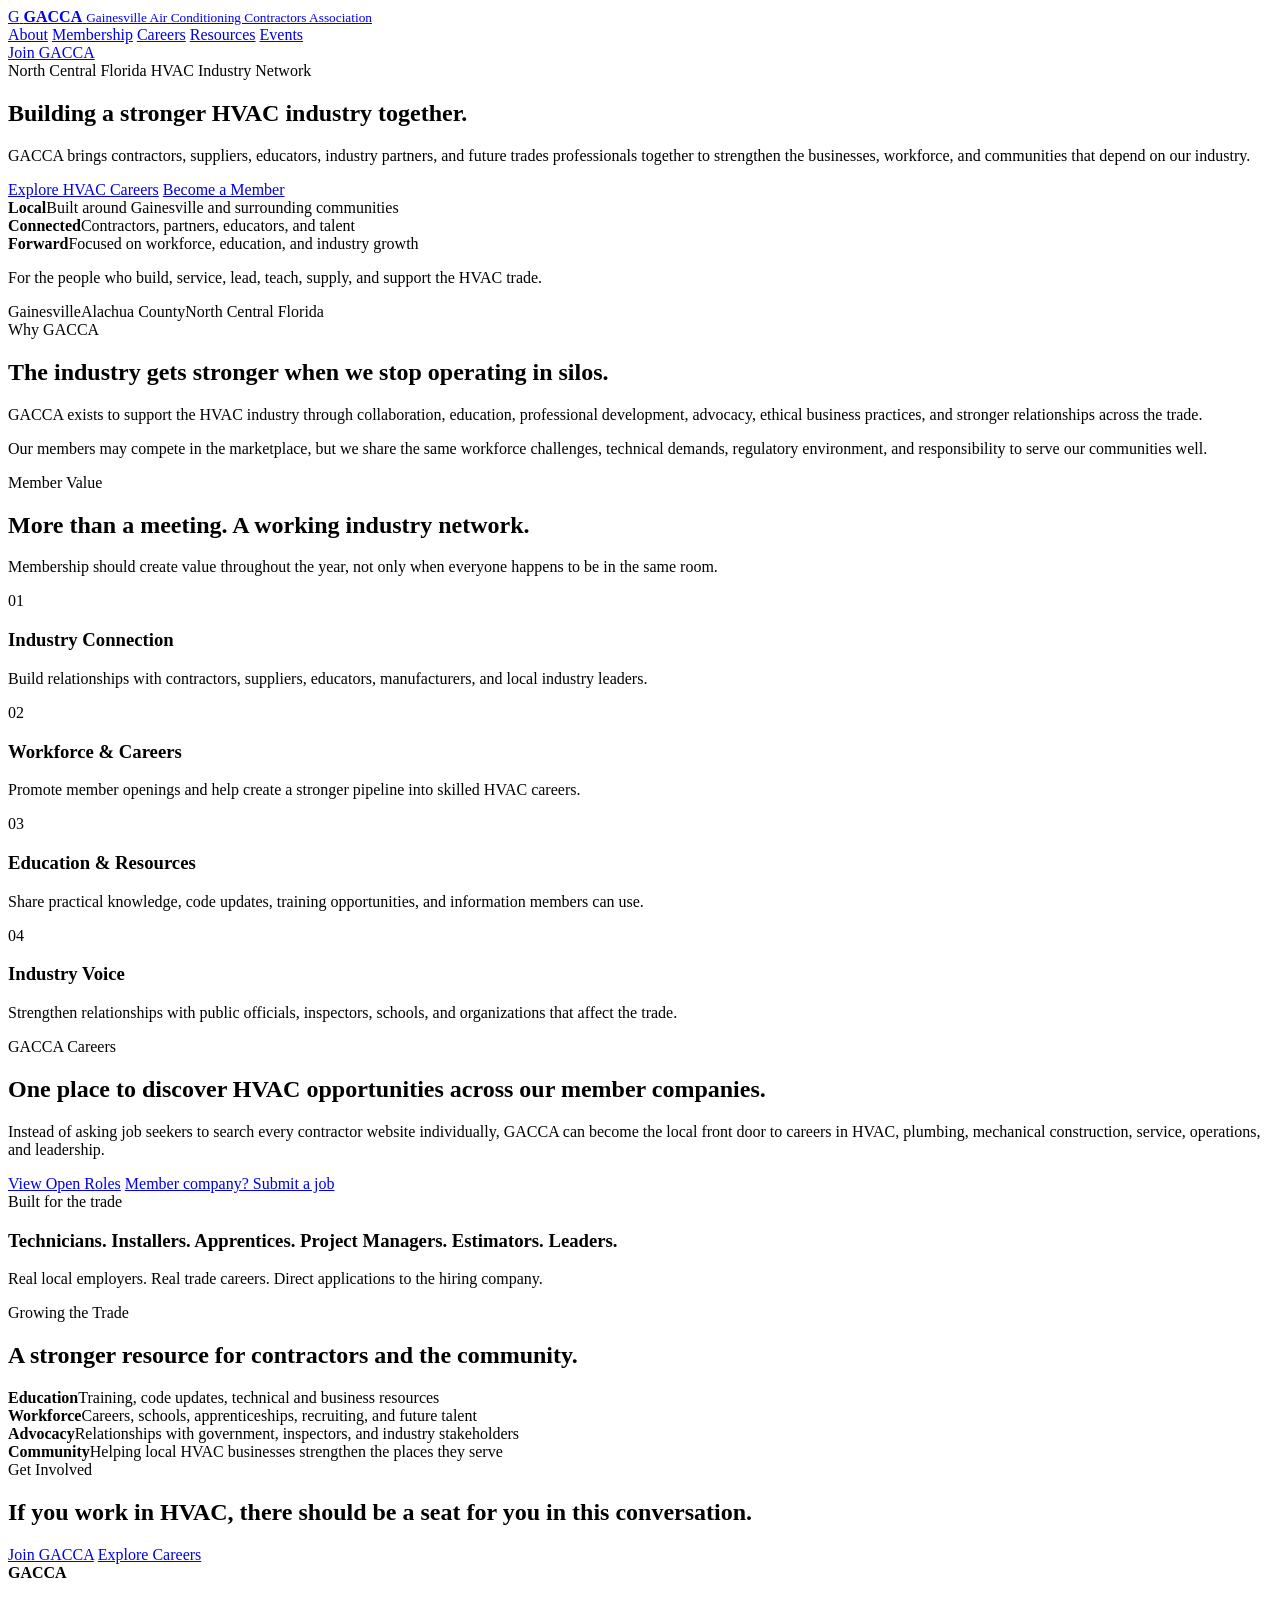
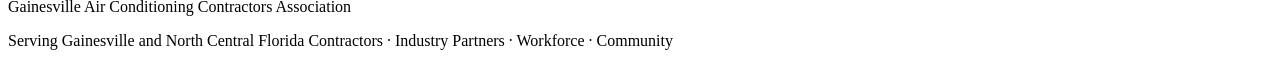
==== index.html @ 3f173f12 "Build modern trades-driven GACCA homepage" ====
<!DOCTYPE html>
<html lang="en">
<head>
  <meta charset="UTF-8" />
  <meta name="viewport" content="width=device-width, initial-scale=1.0" />
  <meta name="description" content="GACCA connects HVAC contractors, industry partners, talent, education, and opportunity across Gainesville and North Central Florida." />
  <title>GACCA | Building a Stronger HVAC Industry</title>
  <link rel="preconnect" href="https://fonts.googleapis.com">
  <link rel="preconnect" href="https://fonts.gstatic.com" crossorigin>
  <link href="https://fonts.googleapis.com/css2?family=Barlow+Condensed:wght@600;700;800&family=Inter:wght@400;500;600;700&display=swap" rel="stylesheet">
  <link rel="stylesheet" href="styles.css" />
</head>
<body>
  <header class="site-header">
    <div class="container nav-wrap">
      <a class="brand" href="index.html" aria-label="GACCA home">
        <span class="brand-mark">G</span>
        <span class="brand-copy">
          <strong>GACCA</strong>
          <small>Gainesville Air Conditioning Contractors Association</small>
        </span>
      </a>
      <nav class="main-nav" aria-label="Primary navigation">
        <a href="#about">About</a>
        <a href="#membership">Membership</a>
        <a href="jobs.html">Careers</a>
        <a href="#resources">Resources</a>
        <a href="#events">Events</a>
      </nav>
      <a class="btn btn-small btn-outline" href="#membership">Join GACCA</a>
    </div>
  </header>

  <main>
    <section class="hero">
      <div class="hero-grid"></div>
      <div class="container hero-content">
        <div class="eyebrow">North Central Florida HVAC Industry Network</div>
        <h1>Building a stronger HVAC industry together.</h1>
        <p class="hero-copy">GACCA brings contractors, suppliers, educators, industry partners, and future trades professionals together to strengthen the businesses, workforce, and communities that depend on our industry.</p>
        <div class="hero-actions">
          <a class="btn btn-primary" href="jobs.html">Explore HVAC Careers</a>
          <a class="btn btn-secondary" href="#membership">Become a Member</a>
        </div>
        <div class="hero-meta">
          <div><strong>Local</strong><span>Built around Gainesville and surrounding communities</span></div>
          <div><strong>Connected</strong><span>Contractors, partners, educators, and talent</span></div>
          <div><strong>Forward</strong><span>Focused on workforce, education, and industry growth</span></div>
        </div>
      </div>
    </section>

    <section class="statement-strip">
      <div class="container strip-grid">
        <p>For the people who build, service, lead, teach, supply, and support the HVAC trade.</p>
        <span>Gainesville</span><span>Alachua County</span><span>North Central Florida</span>
      </div>
    </section>

    <section class="section" id="about">
      <div class="container split-layout">
        <div>
          <div class="eyebrow dark">Why GACCA</div>
          <h2>The industry gets stronger when we stop operating in silos.</h2>
        </div>
        <div class="body-copy">
          <p>GACCA exists to support the HVAC industry through collaboration, education, professional development, advocacy, ethical business practices, and stronger relationships across the trade.</p>
          <p>Our members may compete in the marketplace, but we share the same workforce challenges, technical demands, regulatory environment, and responsibility to serve our communities well.</p>
        </div>
      </div>
    </section>

    <section class="section section-dark" id="membership">
      <div class="container">
        <div class="section-heading light">
          <div class="eyebrow">Member Value</div>
          <h2>More than a meeting. A working industry network.</h2>
          <p>Membership should create value throughout the year, not only when everyone happens to be in the same room.</p>
        </div>
        <div class="card-grid four">
          <article class="feature-card">
            <span class="card-number">01</span>
            <h3>Industry Connection</h3>
            <p>Build relationships with contractors, suppliers, educators, manufacturers, and local industry leaders.</p>
          </article>
          <article class="feature-card">
            <span class="card-number">02</span>
            <h3>Workforce & Careers</h3>
            <p>Promote member openings and help create a stronger pipeline into skilled HVAC careers.</p>
          </article>
          <article class="feature-card">
            <span class="card-number">03</span>
            <h3>Education & Resources</h3>
            <p>Share practical knowledge, code updates, training opportunities, and information members can use.</p>
          </article>
          <article class="feature-card">
            <span class="card-number">04</span>
            <h3>Industry Voice</h3>
            <p>Strengthen relationships with public officials, inspectors, schools, and organizations that affect the trade.</p>
          </article>
        </div>
      </div>
    </section>

    <section class="section careers-callout">
      <div class="container careers-grid">
        <div>
          <div class="eyebrow dark">GACCA Careers</div>
          <h2>One place to discover HVAC opportunities across our member companies.</h2>
          <p>Instead of asking job seekers to search every contractor website individually, GACCA can become the local front door to careers in HVAC, plumbing, mechanical construction, service, operations, and leadership.</p>
          <div class="inline-actions">
            <a class="btn btn-primary" href="jobs.html">View Open Roles</a>
            <a class="text-link" href="submit-job.html">Member company? Submit a job</a>
          </div>
        </div>
        <div class="career-panel">
          <span class="panel-label">Built for the trade</span>
          <h3>Technicians. Installers. Apprentices. Project Managers. Estimators. Leaders.</h3>
          <p>Real local employers. Real trade careers. Direct applications to the hiring company.</p>
        </div>
      </div>
    </section>

    <section class="section section-gray" id="resources">
      <div class="container">
        <div class="section-heading">
          <div class="eyebrow dark">Growing the Trade</div>
          <h2>A stronger resource for contractors and the community.</h2>
        </div>
        <div class="resource-grid">
          <div class="resource-item"><strong>Education</strong><span>Training, code updates, technical and business resources</span></div>
          <div class="resource-item"><strong>Workforce</strong><span>Careers, schools, apprenticeships, recruiting, and future talent</span></div>
          <div class="resource-item"><strong>Advocacy</strong><span>Relationships with government, inspectors, and industry stakeholders</span></div>
          <div class="resource-item"><strong>Community</strong><span>Helping local HVAC businesses strengthen the places they serve</span></div>
        </div>
      </div>
    </section>

    <section class="section cta-section" id="events">
      <div class="container cta-inner">
        <div>
          <div class="eyebrow">Get Involved</div>
          <h2>If you work in HVAC, there should be a seat for you in this conversation.</h2>
        </div>
        <div class="cta-actions">
          <a class="btn btn-primary" href="#membership">Join GACCA</a>
          <a class="btn btn-outline-light" href="jobs.html">Explore Careers</a>
        </div>
      </div>
    </section>
  </main>

  <footer class="site-footer">
    <div class="container footer-grid">
      <div>
        <strong class="footer-logo">GACCA</strong>
        <p>Gainesville Air Conditioning Contractors Association</p>
      </div>
      <div>
        <span>Serving Gainesville and North Central Florida</span>
        <span>Contractors · Industry Partners · Workforce · Community</span>
      </div>
    </div>
  </footer>
</body>
</html>
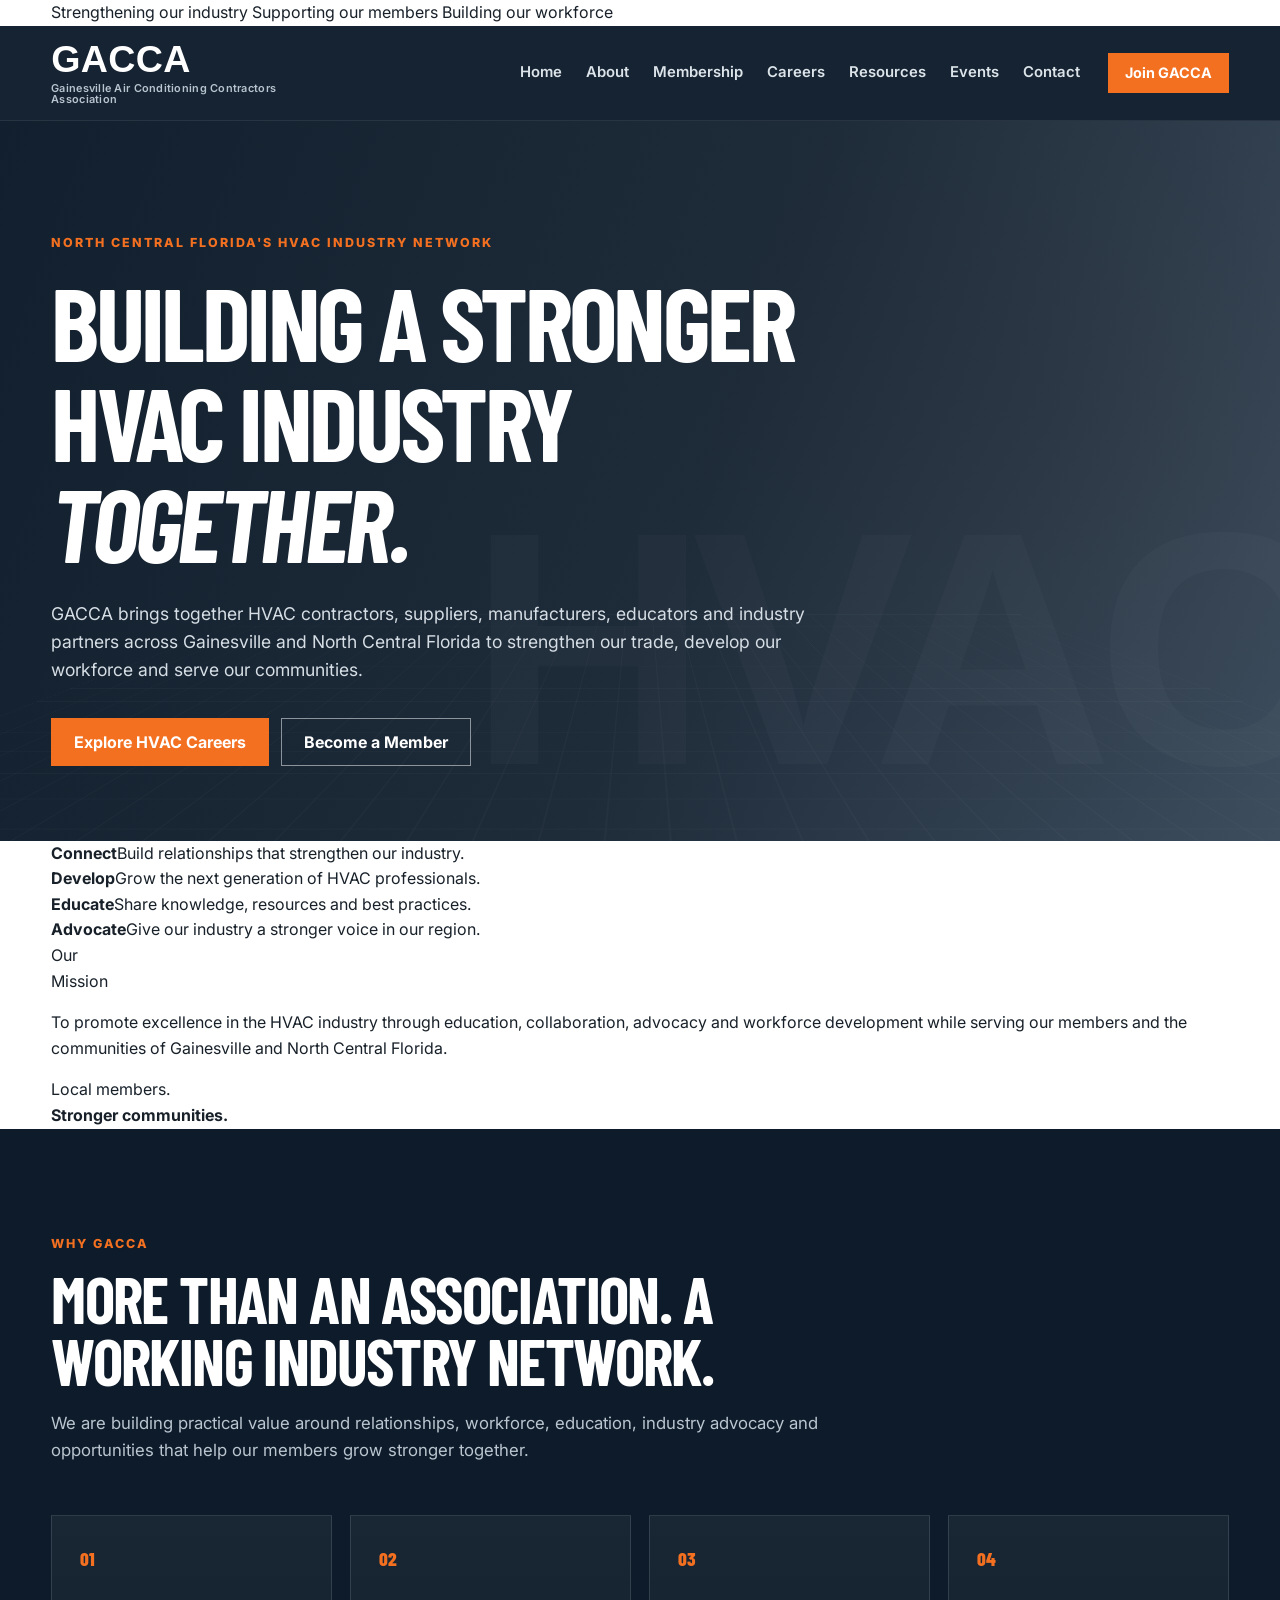
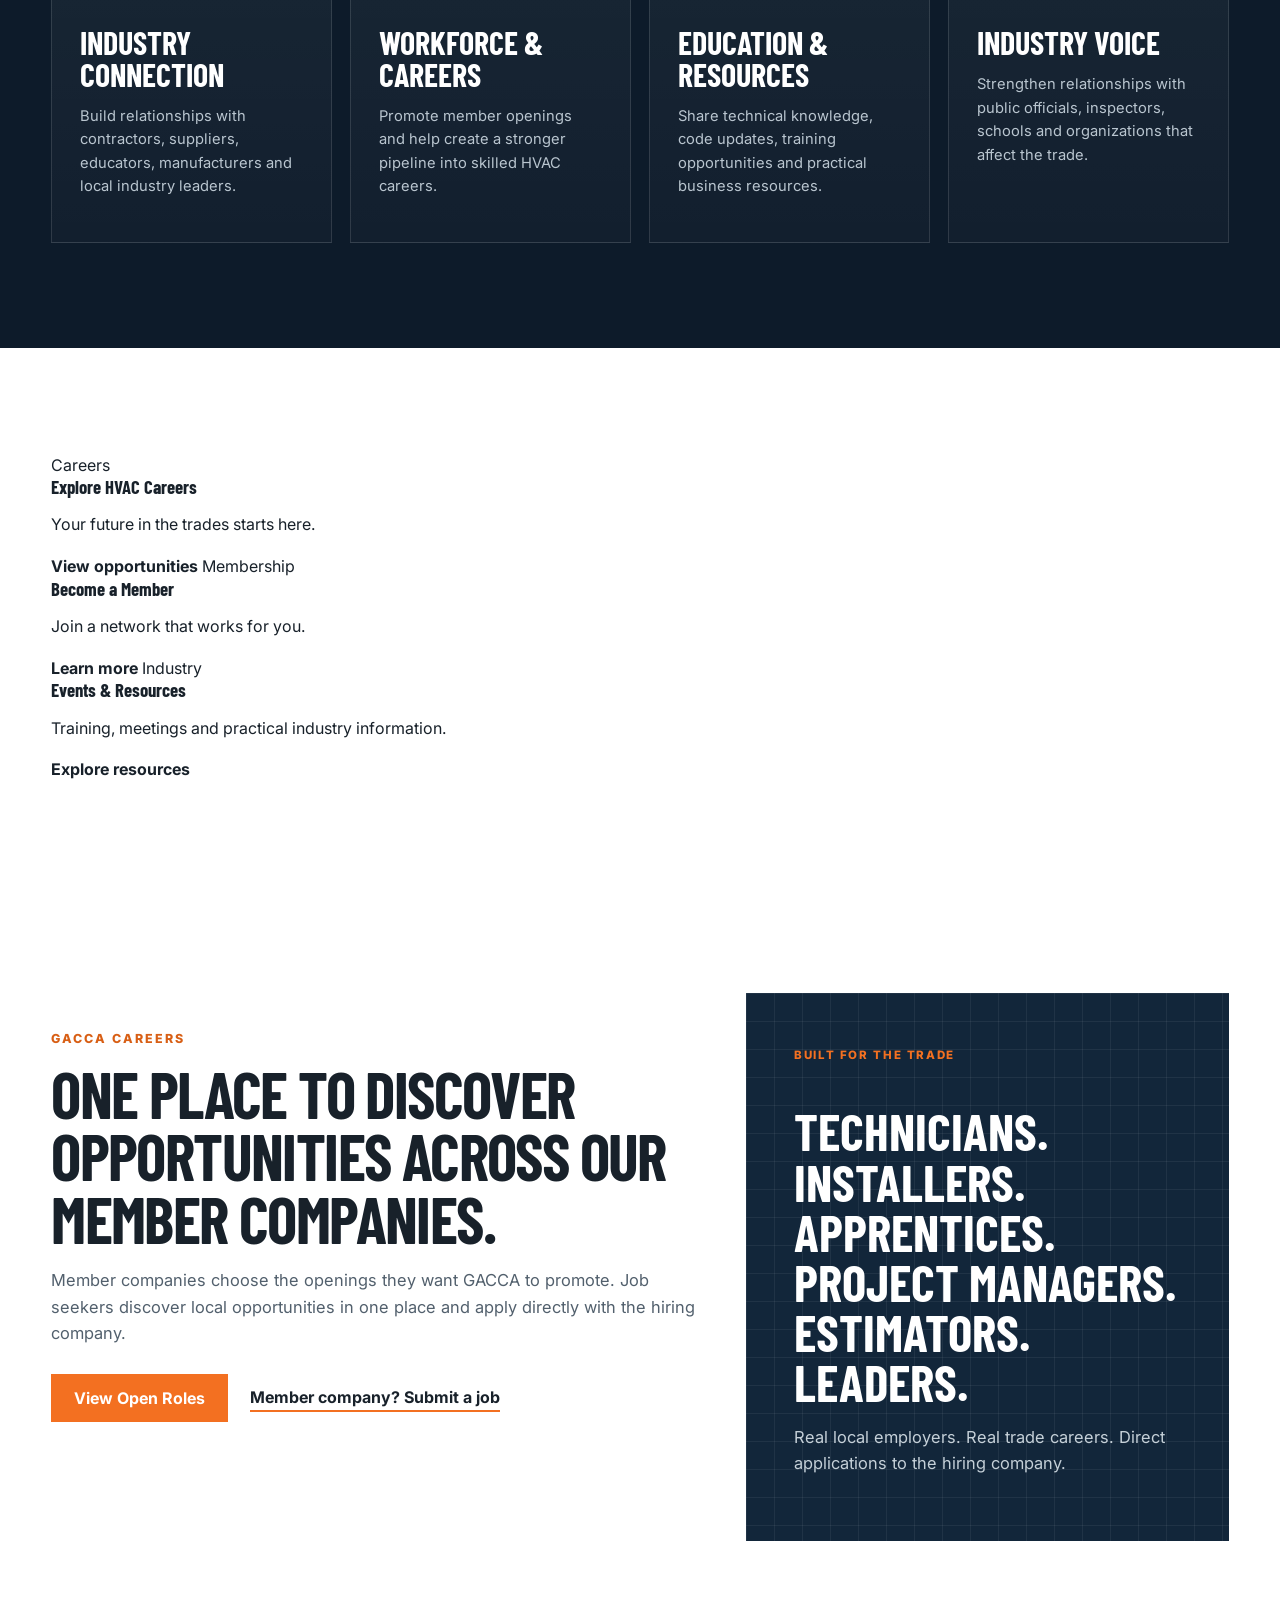
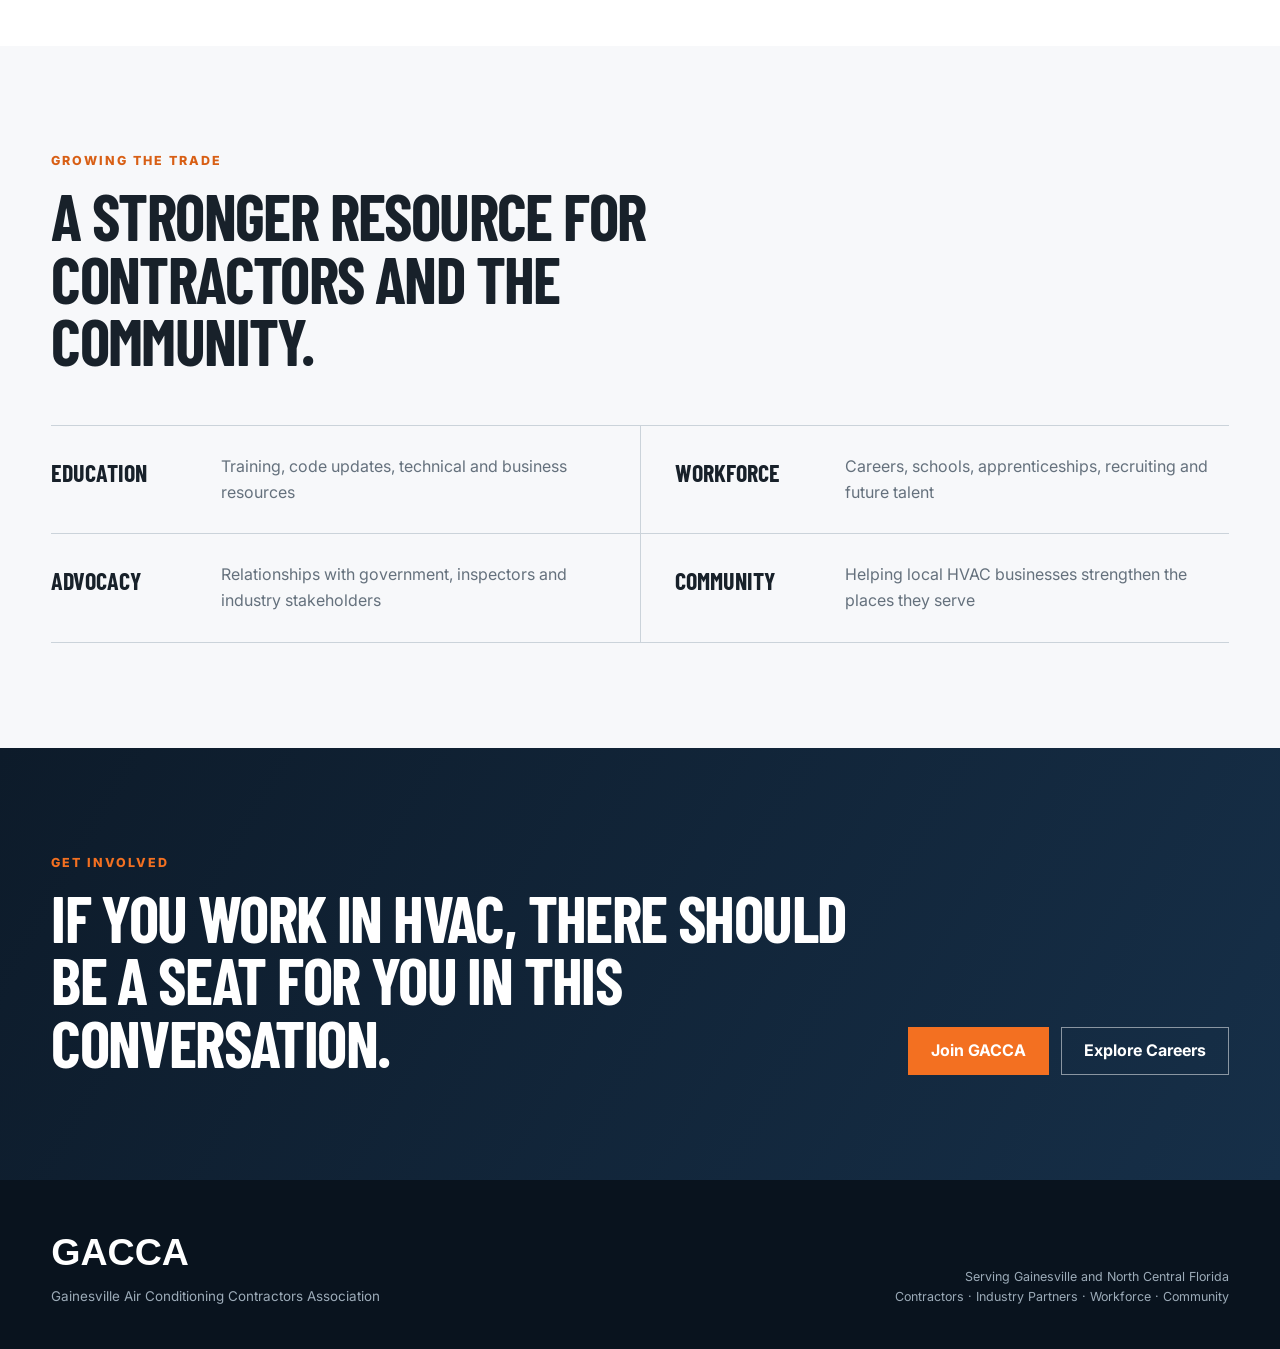
==== commit 73897add: "Rebuild homepage around approved GACCA trades design" ====
--- a/index.html
+++ b/index.html
@@ -3,102 +3,95 @@
 <head>
   <meta charset="UTF-8" />
   <meta name="viewport" content="width=device-width, initial-scale=1.0" />
-  <meta name="description" content="GACCA connects HVAC contractors, industry partners, talent, education, and opportunity across Gainesville and North Central Florida." />
-  <title>GACCA | Building a Stronger HVAC Industry</title>
+  <meta name="description" content="GACCA, the Gainesville Air Conditioning Contractors Association, connects HVAC contractors, industry partners, talent, education and opportunity across Gainesville and North Central Florida." />
+  <title>GACCA | Gainesville Air Conditioning Contractors Association</title>
   <link rel="preconnect" href="https://fonts.googleapis.com">
   <link rel="preconnect" href="https://fonts.gstatic.com" crossorigin>
-  <link href="https://fonts.googleapis.com/css2?family=Barlow+Condensed:wght@600;700;800&family=Inter:wght@400;500;600;700&display=swap" rel="stylesheet">
+  <link href="https://fonts.googleapis.com/css2?family=Barlow+Condensed:wght@600;700;800;900&family=Inter:wght@400;500;600;700;800&display=swap" rel="stylesheet">
   <link rel="stylesheet" href="styles.css" />
 </head>
 <body>
-  <header class="site-header">
+  <div class="utility-bar">
+    <div class="container utility-inner">
+      <span>Strengthening our industry</span>
+      <span>Supporting our members</span>
+      <span>Building our workforce</span>
+    </div>
+  </div>
+
+  <header class="site-header light-header">
     <div class="container nav-wrap">
-      <a class="brand" href="index.html" aria-label="GACCA home">
-        <span class="brand-mark">G</span>
+      <a class="brand brand-wide" href="index.html" aria-label="GACCA home">
         <span class="brand-copy">
           <strong>GACCA</strong>
           <small>Gainesville Air Conditioning Contractors Association</small>
         </span>
       </a>
-      <nav class="main-nav" aria-label="Primary navigation">
-        <a href="#about">About</a>
-        <a href="#membership">Membership</a>
-        <a href="jobs.html">Careers</a>
-        <a href="#resources">Resources</a>
+      <nav class="main-nav dark-nav" aria-label="Primary navigation">
+        <a href="index.html" class="active">Home</a>
+        <a href="about.html">About</a>
+        <a href="membership.html">Membership</a>
+        <a href="careers.html">Careers</a>
+        <a href="resources.html">Resources</a>
         <a href="#events">Events</a>
+        <a href="contact.html">Contact</a>
       </nav>
-      <a class="btn btn-small btn-outline" href="#membership">Join GACCA</a>
+      <a class="btn btn-small btn-primary" href="membership.html">Join GACCA</a>
     </div>
   </header>
 
   <main>
-    <section class="hero">
+    <section class="hero hero-approved">
       <div class="hero-grid"></div>
       <div class="container hero-content">
-        <div class="eyebrow">North Central Florida HVAC Industry Network</div>
-        <h1>Building a stronger HVAC industry together.</h1>
-        <p class="hero-copy">GACCA brings contractors, suppliers, educators, industry partners, and future trades professionals together to strengthen the businesses, workforce, and communities that depend on our industry.</p>
+        <div class="eyebrow">North Central Florida's HVAC Industry Network</div>
+        <h1><span>Building a</span><strong> stronger</strong><span> HVAC industry</span><em> together.</em></h1>
+        <p class="hero-copy">GACCA brings together HVAC contractors, suppliers, manufacturers, educators and industry partners across Gainesville and North Central Florida to strengthen our trade, develop our workforce and serve our communities.</p>
         <div class="hero-actions">
-          <a class="btn btn-primary" href="jobs.html">Explore HVAC Careers</a>
-          <a class="btn btn-secondary" href="#membership">Become a Member</a>
-        </div>
-        <div class="hero-meta">
-          <div><strong>Local</strong><span>Built around Gainesville and surrounding communities</span></div>
-          <div><strong>Connected</strong><span>Contractors, partners, educators, and talent</span></div>
-          <div><strong>Forward</strong><span>Focused on workforce, education, and industry growth</span></div>
+          <a class="btn btn-primary" href="careers.html">Explore HVAC Careers</a>
+          <a class="btn btn-outline-light" href="membership.html">Become a Member</a>
         </div>
       </div>
     </section>
 
-    <section class="statement-strip">
-      <div class="container strip-grid">
-        <p>For the people who build, service, lead, teach, supply, and support the HVAC trade.</p>
-        <span>Gainesville</span><span>Alachua County</span><span>North Central Florida</span>
+    <section class="pillar-band" aria-label="GACCA priorities">
+      <div class="container pillar-grid">
+        <div class="pillar"><strong>Connect</strong><span>Build relationships that strengthen our industry.</span></div>
+        <div class="pillar"><strong>Develop</strong><span>Grow the next generation of HVAC professionals.</span></div>
+        <div class="pillar"><strong>Educate</strong><span>Share knowledge, resources and best practices.</span></div>
+        <div class="pillar"><strong>Advocate</strong><span>Give our industry a stronger voice in our region.</span></div>
       </div>
     </section>
 
-    <section class="section" id="about">
-      <div class="container split-layout">
-        <div>
-          <div class="eyebrow dark">Why GACCA</div>
-          <h2>The industry gets stronger when we stop operating in silos.</h2>
-        </div>
-        <div class="body-copy">
-          <p>GACCA exists to support the HVAC industry through collaboration, education, professional development, advocacy, ethical business practices, and stronger relationships across the trade.</p>
-          <p>Our members may compete in the marketplace, but we share the same workforce challenges, technical demands, regulatory environment, and responsibility to serve our communities well.</p>
-        </div>
+    <section class="mission-band">
+      <div class="container mission-grid">
+        <div class="mission-title">Our<br>Mission</div>
+        <p>To promote excellence in the HVAC industry through education, collaboration, advocacy and workforce development while serving our members and the communities of Gainesville and North Central Florida.</p>
+        <div class="mission-callout">Local members.<br><strong>Stronger communities.</strong></div>
       </div>
     </section>
 
     <section class="section section-dark" id="membership">
       <div class="container">
         <div class="section-heading light">
-          <div class="eyebrow">Member Value</div>
-          <h2>More than a meeting. A working industry network.</h2>
-          <p>Membership should create value throughout the year, not only when everyone happens to be in the same room.</p>
+          <div class="eyebrow">Why GACCA</div>
+          <h2>More than an association. A working industry network.</h2>
+          <p>We are building practical value around relationships, workforce, education, industry advocacy and opportunities that help our members grow stronger together.</p>
         </div>
         <div class="card-grid four">
-          <article class="feature-card">
-            <span class="card-number">01</span>
-            <h3>Industry Connection</h3>
-            <p>Build relationships with contractors, suppliers, educators, manufacturers, and local industry leaders.</p>
-          </article>
-          <article class="feature-card">
-            <span class="card-number">02</span>
-            <h3>Workforce & Careers</h3>
-            <p>Promote member openings and help create a stronger pipeline into skilled HVAC careers.</p>
-          </article>
-          <article class="feature-card">
-            <span class="card-number">03</span>
-            <h3>Education & Resources</h3>
-            <p>Share practical knowledge, code updates, training opportunities, and information members can use.</p>
-          </article>
-          <article class="feature-card">
-            <span class="card-number">04</span>
-            <h3>Industry Voice</h3>
-            <p>Strengthen relationships with public officials, inspectors, schools, and organizations that affect the trade.</p>
-          </article>
+          <article class="feature-card"><span class="card-number">01</span><h3>Industry Connection</h3><p>Build relationships with contractors, suppliers, educators, manufacturers and local industry leaders.</p></article>
+          <article class="feature-card"><span class="card-number">02</span><h3>Workforce & Careers</h3><p>Promote member openings and help create a stronger pipeline into skilled HVAC careers.</p></article>
+          <article class="feature-card"><span class="card-number">03</span><h3>Education & Resources</h3><p>Share technical knowledge, code updates, training opportunities and practical business resources.</p></article>
+          <article class="feature-card"><span class="card-number">04</span><h3>Industry Voice</h3><p>Strengthen relationships with public officials, inspectors, schools and organizations that affect the trade.</p></article>
         </div>
+      </div>
+    </section>
+
+    <section class="section spotlight-section">
+      <div class="container spotlight-grid">
+        <a class="spotlight-card careers-card" href="careers.html"><span>Careers</span><h3>Explore HVAC Careers</h3><p>Your future in the trades starts here.</p><b>View opportunities</b></a>
+        <a class="spotlight-card member-card" href="membership.html"><span>Membership</span><h3>Become a Member</h3><p>Join a network that works for you.</p><b>Learn more</b></a>
+        <a class="spotlight-card resource-card" href="resources.html"><span>Industry</span><h3>Events & Resources</h3><p>Training, meetings and practical industry information.</p><b>Explore resources</b></a>
       </div>
     </section>
 
@@ -106,10 +99,10 @@
       <div class="container careers-grid">
         <div>
           <div class="eyebrow dark">GACCA Careers</div>
-          <h2>One place to discover HVAC opportunities across our member companies.</h2>
-          <p>Instead of asking job seekers to search every contractor website individually, GACCA can become the local front door to careers in HVAC, plumbing, mechanical construction, service, operations, and leadership.</p>
+          <h2>One place to discover opportunities across our member companies.</h2>
+          <p>Member companies choose the openings they want GACCA to promote. Job seekers discover local opportunities in one place and apply directly with the hiring company.</p>
           <div class="inline-actions">
-            <a class="btn btn-primary" href="jobs.html">View Open Roles</a>
+            <a class="btn btn-primary" href="careers.html">View Open Roles</a>
             <a class="text-link" href="submit-job.html">Member company? Submit a job</a>
           </div>
         </div>
@@ -121,7 +114,7 @@
       </div>
     </section>
 
-    <section class="section section-gray" id="resources">
+    <section class="section section-gray" id="events">
       <div class="container">
         <div class="section-heading">
           <div class="eyebrow dark">Growing the Trade</div>
@@ -129,38 +122,26 @@
         </div>
         <div class="resource-grid">
           <div class="resource-item"><strong>Education</strong><span>Training, code updates, technical and business resources</span></div>
-          <div class="resource-item"><strong>Workforce</strong><span>Careers, schools, apprenticeships, recruiting, and future talent</span></div>
-          <div class="resource-item"><strong>Advocacy</strong><span>Relationships with government, inspectors, and industry stakeholders</span></div>
+          <div class="resource-item"><strong>Workforce</strong><span>Careers, schools, apprenticeships, recruiting and future talent</span></div>
+          <div class="resource-item"><strong>Advocacy</strong><span>Relationships with government, inspectors and industry stakeholders</span></div>
           <div class="resource-item"><strong>Community</strong><span>Helping local HVAC businesses strengthen the places they serve</span></div>
         </div>
       </div>
     </section>
 
-    <section class="section cta-section" id="events">
+    <section class="section cta-section">
       <div class="container cta-inner">
-        <div>
-          <div class="eyebrow">Get Involved</div>
-          <h2>If you work in HVAC, there should be a seat for you in this conversation.</h2>
-        </div>
-        <div class="cta-actions">
-          <a class="btn btn-primary" href="#membership">Join GACCA</a>
-          <a class="btn btn-outline-light" href="jobs.html">Explore Careers</a>
-        </div>
+        <div><div class="eyebrow">Get Involved</div><h2>If you work in HVAC, there should be a seat for you in this conversation.</h2></div>
+        <div class="cta-actions"><a class="btn btn-primary" href="membership.html">Join GACCA</a><a class="btn btn-outline-light" href="careers.html">Explore Careers</a></div>
       </div>
     </section>
   </main>
 
   <footer class="site-footer">
     <div class="container footer-grid">
-      <div>
-        <strong class="footer-logo">GACCA</strong>
-        <p>Gainesville Air Conditioning Contractors Association</p>
-      </div>
-      <div>
-        <span>Serving Gainesville and North Central Florida</span>
-        <span>Contractors · Industry Partners · Workforce · Community</span>
-      </div>
+      <div><strong class="footer-logo">GACCA</strong><p>Gainesville Air Conditioning Contractors Association</p></div>
+      <div><span>Serving Gainesville and North Central Florida</span><span>Contractors · Industry Partners · Workforce · Community</span></div>
     </div>
   </footer>
 </body>
-</html>
+</html>
--- a/styles.css
+++ b/styles.css
@@ -0,0 +1,108 @@
+:root {
+  --navy: #0d1b2a;
+  --navy-2: #12263a;
+  --steel: #40566f;
+  --orange: #f37021;
+  --orange-dark: #d85f15;
+  --white: #ffffff;
+  --offwhite: #f7f8fa;
+  --gray-100: #edf1f4;
+  --gray-300: #cbd3da;
+  --gray-600: #65717d;
+  --ink: #18212a;
+  --max: 1180px;
+}
+* { box-sizing: border-box; }
+html { scroll-behavior: smooth; }
+body { margin:0; font-family:"Inter",Arial,sans-serif; color:var(--ink); background:var(--white); line-height:1.6; }
+a { color:inherit; text-decoration:none; }
+img { max-width:100%; display:block; }
+.container { width:min(92%,var(--max)); margin:0 auto; }
+.site-header { position:sticky; top:0; z-index:20; background:rgba(13,27,42,.96); border-bottom:1px solid rgba(255,255,255,.08); backdrop-filter:blur(8px); }
+.nav-wrap { min-height:94px; display:flex; align-items:center; gap:28px; }
+.brand { display:flex; align-items:center; gap:15px; margin-right:auto; color:var(--white); }
+.brand-mark { display:grid; place-items:center; width:54px; height:54px; background:var(--orange); font-family:Arial,sans-serif; font-size:1.9rem; font-weight:900; transform:skew(-8deg); }
+.brand-copy { display:flex; flex-direction:column; line-height:1.02; }
+.brand-copy strong { font-family:Arial,sans-serif; font-size:2.35rem; font-weight:900; letter-spacing:.01em; }
+.brand-copy small { margin-top:5px; font-size:.68rem; font-weight:600; letter-spacing:.025em; color:#b8c4cf; max-width:280px; }
+.main-nav { display:flex; align-items:center; gap:24px; color:#dce4ea; font-weight:600; font-size:.93rem; }
+.main-nav a:hover { color:var(--orange); }
+.btn { display:inline-flex; align-items:center; justify-content:center; min-height:48px; padding:0 22px; border:1px solid transparent; font-weight:700; transition:.2s ease; }
+.btn:hover { transform:translateY(-1px); }
+.btn-small { min-height:40px; padding:0 16px; font-size:.9rem; }
+.btn-primary { background:var(--orange); color:var(--white); }
+.btn-primary:hover { background:var(--orange-dark); }
+.btn-secondary { background:var(--white); color:var(--navy); }
+.btn-outline { border-color:#627488; color:var(--white); }
+.btn-outline:hover,.btn-outline-light:hover { border-color:var(--orange); color:var(--orange); }
+.btn-outline-light { border-color:rgba(255,255,255,.5); color:var(--white); }
+.hero { position:relative; overflow:hidden; background:linear-gradient(110deg,rgba(13,27,42,.98) 0%,rgba(13,27,42,.93) 54%,rgba(18,38,58,.82) 100%),radial-gradient(circle at 82% 40%,rgba(243,112,33,.2),transparent 38%); color:var(--white); min-height:720px; display:flex; align-items:center; }
+.hero-grid { position:absolute; inset:0; opacity:.12; background-image:linear-gradient(rgba(255,255,255,.2) 1px,transparent 1px),linear-gradient(90deg,rgba(255,255,255,.2) 1px,transparent 1px); background-size:44px 44px; transform:perspective(600px) rotateX(58deg) scale(1.5); transform-origin:bottom center; }
+.hero:after { content:"HVAC"; position:absolute; right:-40px; bottom:-75px; font-family:Arial,sans-serif; font-size:clamp(10rem,26vw,24rem); font-weight:900; letter-spacing:-.05em; color:rgba(255,255,255,.025); pointer-events:none; }
+.hero-content { position:relative; z-index:2; padding:110px 0 72px; }
+.eyebrow { color:var(--orange); font-size:.78rem; font-weight:800; letter-spacing:.16em; text-transform:uppercase; }
+.eyebrow.dark { color:var(--orange-dark); }
+.hero h1,h2,h3 { font-family:"Barlow Condensed",Arial,sans-serif; line-height:.98; margin:0; }
+.hero h1 { max-width:880px; margin-top:18px; font-size:clamp(4rem,8vw,7.3rem); text-transform:uppercase; letter-spacing:-.035em; }
+.hero-copy { max-width:780px; margin:28px 0 0; color:#d6dee5; font-size:1.1rem; }
+.hero-actions { display:flex; flex-wrap:wrap; gap:12px; margin-top:34px; }
+.hero-meta { display:grid; grid-template-columns:repeat(3,1fr); gap:1px; max-width:900px; margin-top:64px; border:1px solid rgba(255,255,255,.13); background:rgba(255,255,255,.1); }
+.hero-meta div { background:rgba(13,27,42,.9); padding:20px 22px; }
+.hero-meta strong { display:block; color:var(--orange); text-transform:uppercase; font-family:"Barlow Condensed",Arial,sans-serif; letter-spacing:.05em; font-size:1.3rem; }
+.hero-meta span { color:#b8c5cf; font-size:.82rem; }
+.statement-strip { background:var(--orange); color:var(--white); }
+.strip-grid { min-height:74px; display:grid; grid-template-columns:1.8fr repeat(3,auto); gap:28px; align-items:center; }
+.strip-grid p { margin:0; font-weight:700; }
+.strip-grid span { font-size:.75rem; font-weight:800; text-transform:uppercase; letter-spacing:.08em; }
+.section { padding:105px 0; }
+.split-layout { display:grid; grid-template-columns:1fr 1fr; gap:80px; align-items:start; }
+h2 { margin-top:14px; font-size:clamp(3rem,5vw,5rem); text-transform:uppercase; letter-spacing:-.025em; }
+.body-copy { font-size:1.08rem; color:#4e5964; }
+.body-copy p:first-child { margin-top:0; }
+.section-dark { background:var(--navy); color:var(--white); }
+.section-gray { background:var(--offwhite); }
+.section-heading { max-width:780px; margin-bottom:52px; }
+.section-heading.light p { color:#bac5cf; }
+.section-heading p { color:var(--gray-600); font-size:1.05rem; }
+.card-grid { display:grid; gap:18px; }
+.card-grid.four { grid-template-columns:repeat(4,1fr); }
+.feature-card { min-height:290px; padding:28px; border:1px solid rgba(255,255,255,.12); background:linear-gradient(180deg,rgba(255,255,255,.05),rgba(255,255,255,.02)); }
+.card-number { font-family:"Barlow Condensed",Arial,sans-serif; color:var(--orange); font-size:1.2rem; font-weight:800; }
+.feature-card h3 { margin-top:52px; font-size:2rem; text-transform:uppercase; }
+.feature-card p { color:#b9c5cf; font-size:.92rem; }
+.careers-callout { background:var(--white); }
+.careers-grid { display:grid; grid-template-columns:1.15fr .85fr; gap:42px; align-items:stretch; }
+.careers-grid>div:first-child { padding:36px 0; }
+.careers-grid p { color:#52606d; font-size:1.03rem; }
+.inline-actions { display:flex; gap:22px; align-items:center; margin-top:28px; flex-wrap:wrap; }
+.text-link { font-weight:700; border-bottom:2px solid var(--orange); }
+.career-panel { position:relative; padding:48px; background:var(--navy-2); color:var(--white); overflow:hidden; }
+.career-panel:before { content:""; position:absolute; inset:0; background-image:linear-gradient(rgba(255,255,255,.06) 1px,transparent 1px),linear-gradient(90deg,rgba(255,255,255,.06) 1px,transparent 1px); background-size:28px 28px; }
+.career-panel>* { position:relative; z-index:1; }
+.panel-label { color:var(--orange); text-transform:uppercase; font-weight:800; letter-spacing:.14em; font-size:.72rem; }
+.career-panel h3 { margin-top:40px; font-size:clamp(2.4rem,4vw,4rem); text-transform:uppercase; }
+.career-panel p { color:#c5d0d8; }
+.resource-grid { display:grid; grid-template-columns:repeat(2,1fr); border-top:1px solid var(--gray-300); }
+.resource-item { display:grid; grid-template-columns:150px 1fr; gap:20px; padding:28px 0; border-bottom:1px solid var(--gray-300); }
+.resource-item:nth-child(odd) { padding-right:34px; }
+.resource-item:nth-child(even) { padding-left:34px; border-left:1px solid var(--gray-300); }
+.resource-item strong { font-family:"Barlow Condensed",Arial,sans-serif; text-transform:uppercase; font-size:1.5rem; }
+.resource-item span { color:var(--gray-600); }
+.cta-section { background:linear-gradient(120deg,var(--navy),#162f48); color:var(--white); }
+.cta-inner { display:grid; grid-template-columns:1fr auto; gap:48px; align-items:end; }
+.cta-inner h2 { max-width:820px; }
+.cta-actions { display:flex; gap:12px; flex-wrap:wrap; }
+.site-footer { background:#09131e; color:#9cabb8; padding:42px 0; }
+.footer-grid { display:grid; grid-template-columns:1fr 1fr; gap:40px; align-items:end; }
+.footer-grid p { margin:4px 0 0; font-size:.84rem; }
+.footer-grid>div:last-child { display:flex; flex-direction:column; text-align:right; font-size:.78rem; }
+.footer-logo { color:var(--white); font-family:Arial,sans-serif; font-size:2.35rem; font-weight:900; }
+.page { width:min(92%,var(--max)); margin:0 auto; padding:90px 0; }
+.page form { display:grid; gap:18px; max-width:760px; }
+.page label { display:grid; gap:6px; font-weight:700; }
+.page input,.page textarea { width:100%; padding:12px; border:1px solid var(--gray-300); font:inherit; }
+.page button,.button { display:inline-flex; width:max-content; padding:13px 22px; border:0; background:var(--orange); color:white; font-weight:800; }
+.job-panel { padding:28px; margin:28px 0; background:var(--offwhite); border-left:4px solid var(--orange); }
+.note { color:var(--gray-600); font-size:.9rem; }
+@media(max-width:980px){.main-nav{display:none}.card-grid.four{grid-template-columns:repeat(2,1fr)}.split-layout,.careers-grid{grid-template-columns:1fr;gap:42px}.strip-grid{grid-template-columns:1fr;gap:6px;padding:18px 0}.strip-grid span{display:none}.cta-inner{grid-template-columns:1fr}}
+@media(max-width:680px){.brand-copy strong{font-size:2rem}.brand-copy small{display:none}.site-header .btn-small{display:none}.hero{min-height:650px}.hero-content{padding-top:80px}.hero h1{font-size:clamp(3.6rem,17vw,5.4rem)}.hero-meta{grid-template-columns:1fr}.section{padding:78px 0}.card-grid.four,.resource-grid{grid-template-columns:1fr}.resource-item,.resource-item:nth-child(odd),.resource-item:nth-child(even){padding:22px 0;border-left:0;grid-template-columns:1fr;gap:4px}.career-panel{padding:34px 28px}.footer-grid{grid-template-columns:1fr}.footer-grid>div:last-child{text-align:left}}
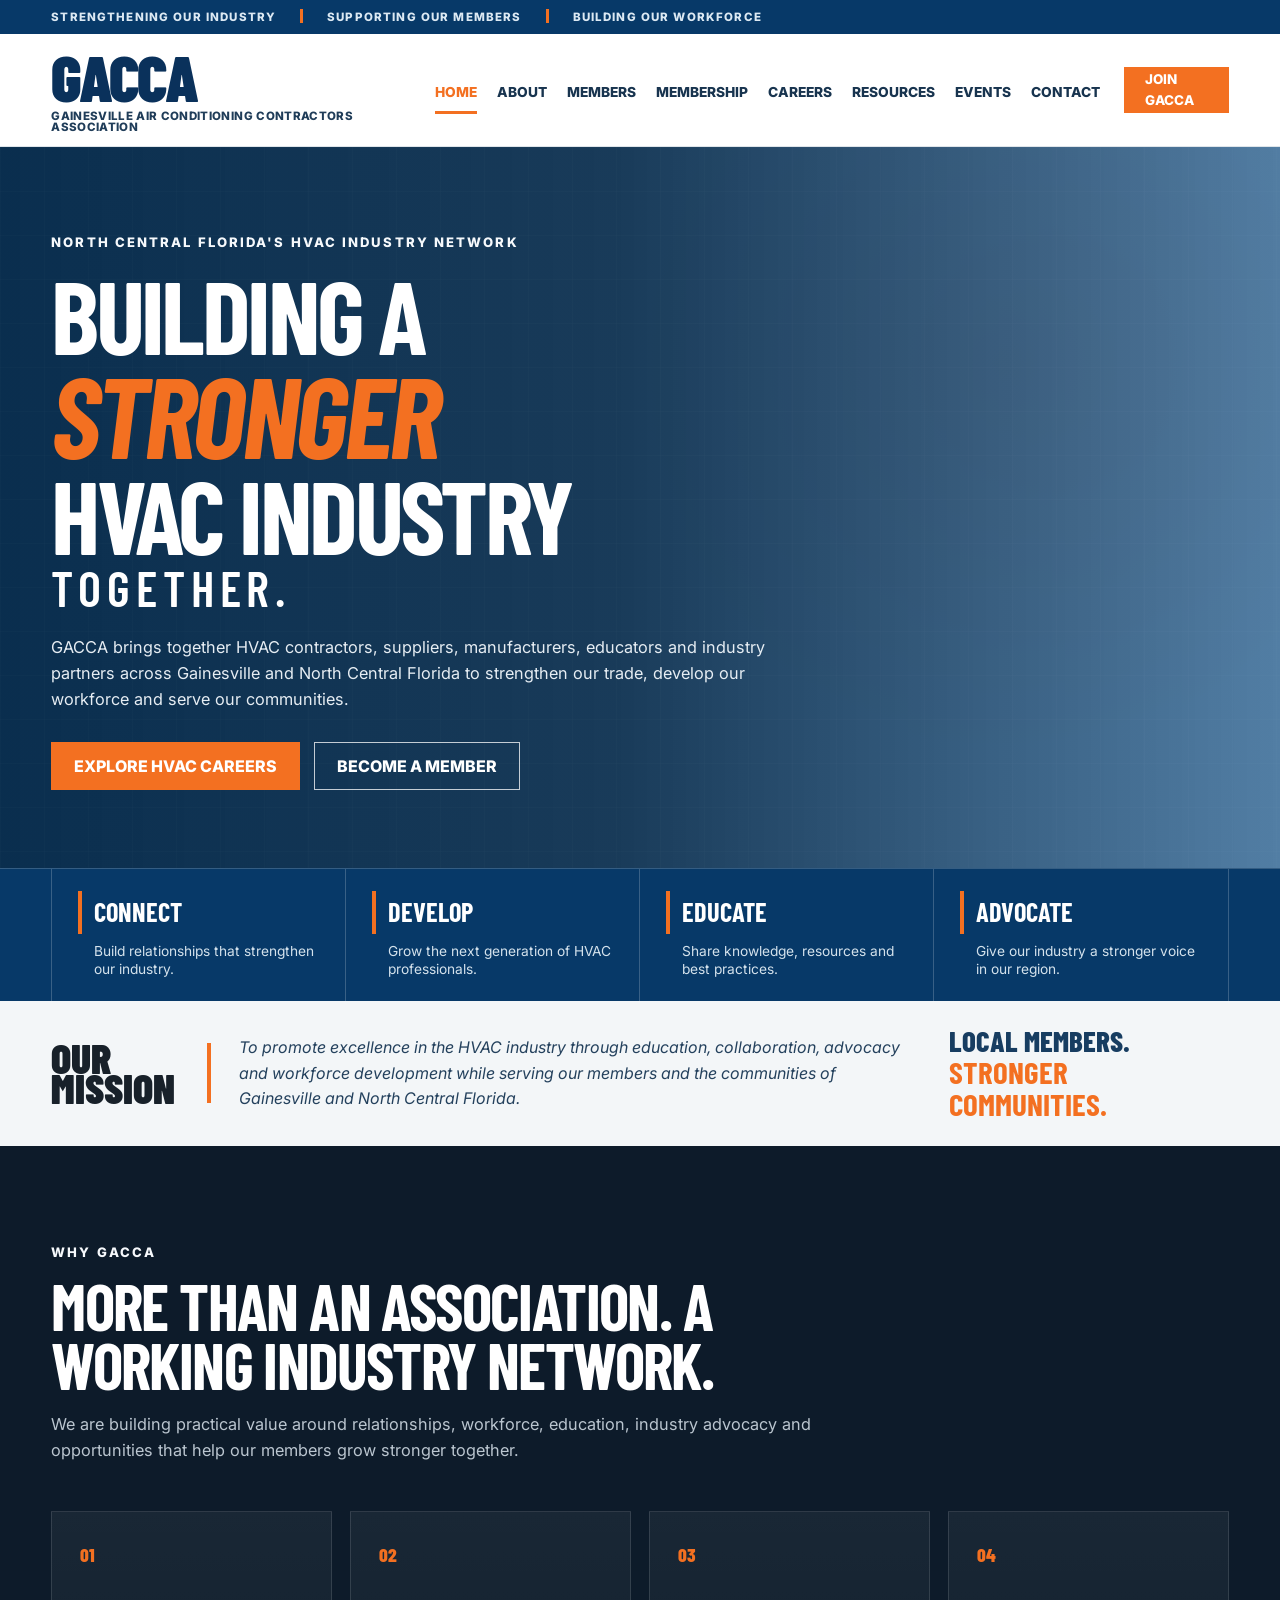
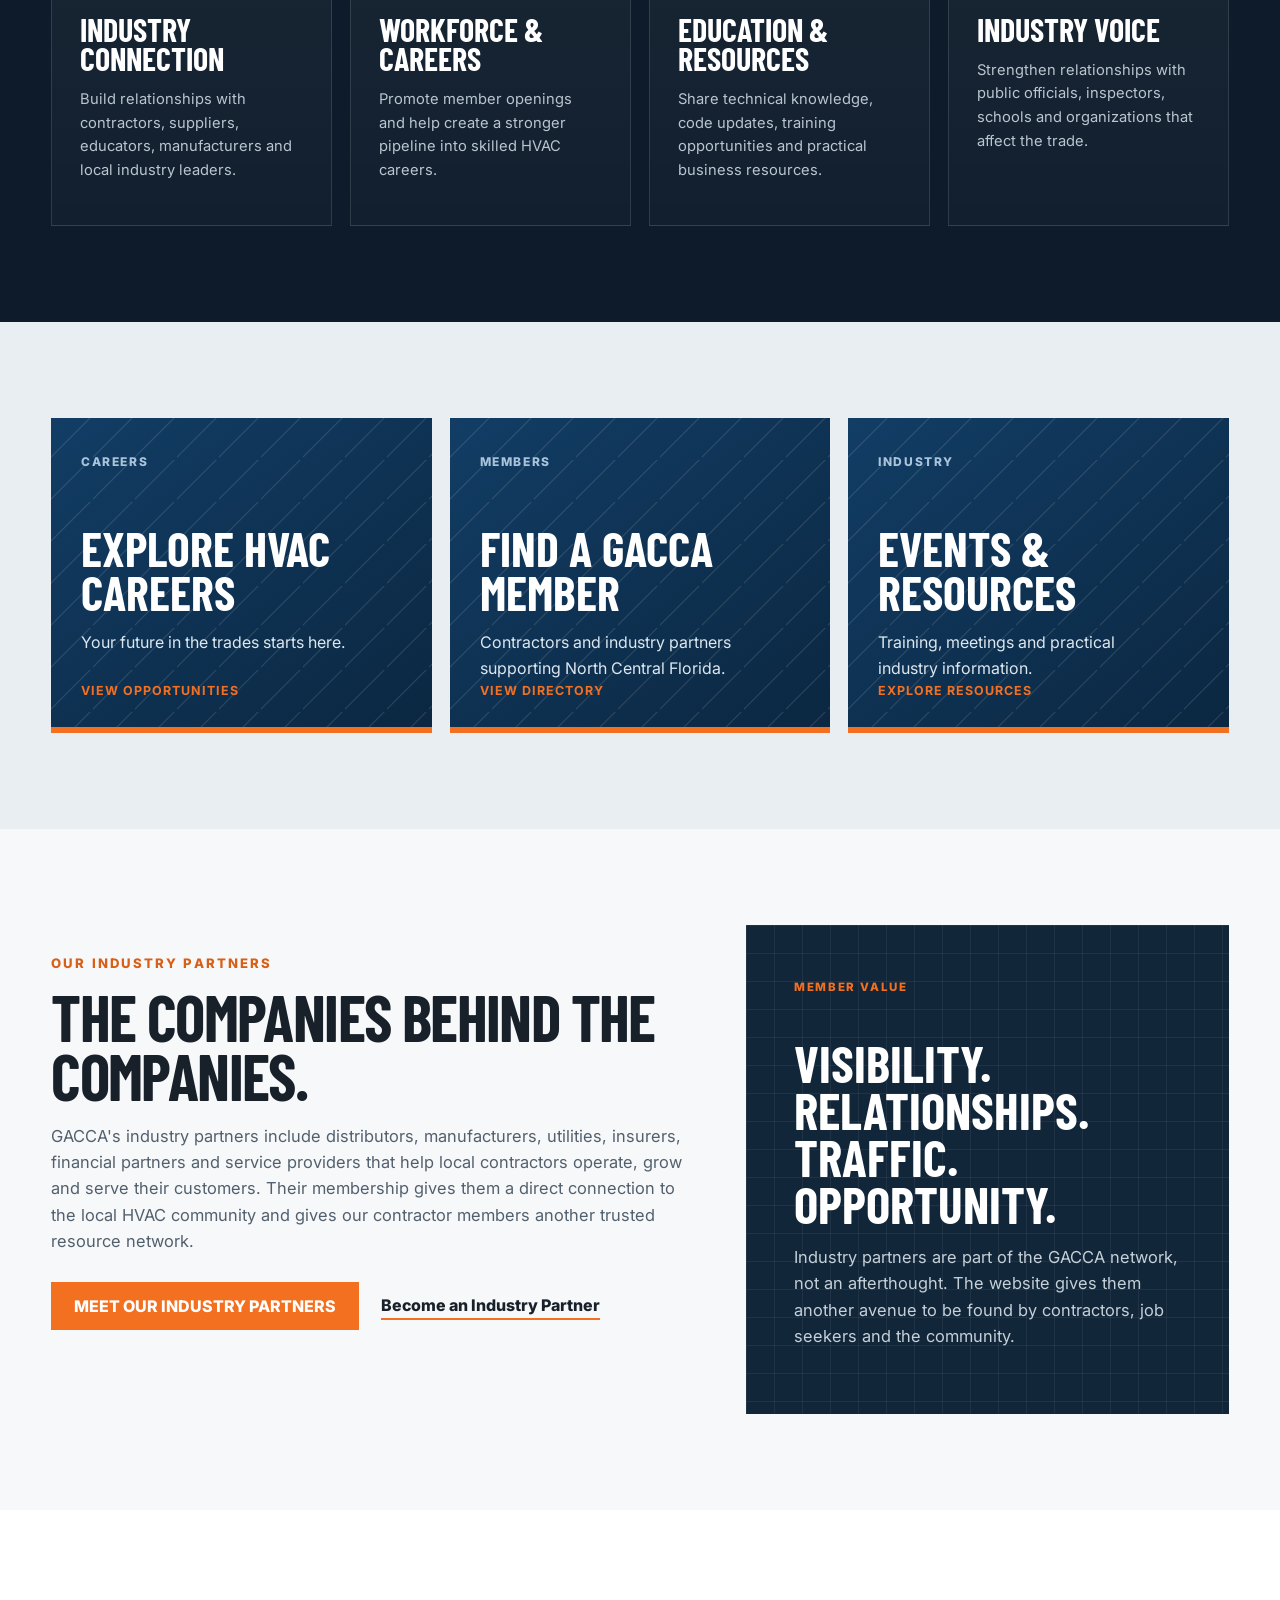
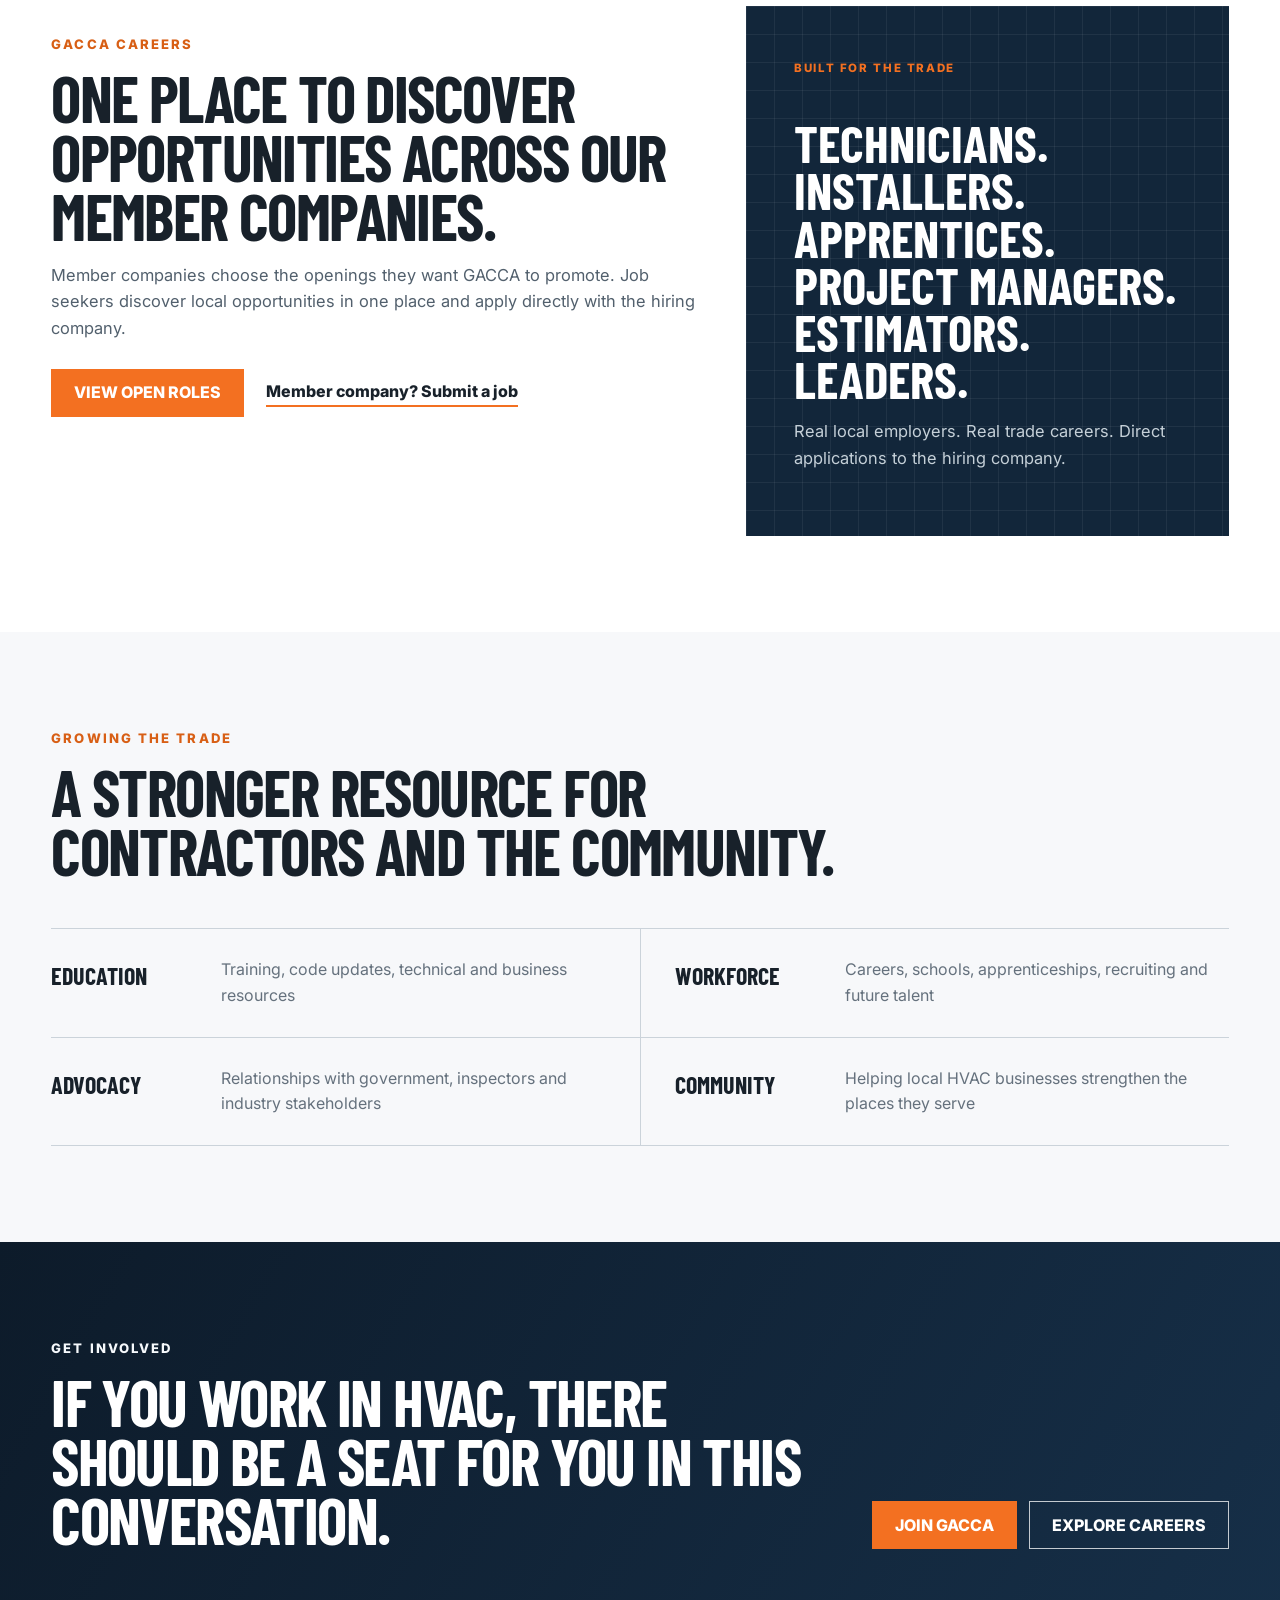
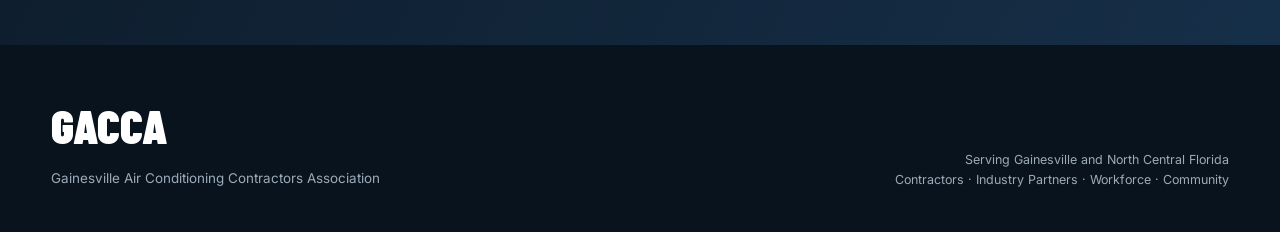
==== commit 421902b1: "Add member directory and industry partner visibility to homepage" ====
--- a/index.html
+++ b/index.html
@@ -30,6 +30,7 @@
       <nav class="main-nav dark-nav" aria-label="Primary navigation">
         <a href="index.html" class="active">Home</a>
         <a href="about.html">About</a>
+        <a href="member-directory.html">Members</a>
         <a href="membership.html">Membership</a>
         <a href="careers.html">Careers</a>
         <a href="resources.html">Resources</a>
@@ -90,8 +91,27 @@
     <section class="section spotlight-section">
       <div class="container spotlight-grid">
         <a class="spotlight-card careers-card" href="careers.html"><span>Careers</span><h3>Explore HVAC Careers</h3><p>Your future in the trades starts here.</p><b>View opportunities</b></a>
-        <a class="spotlight-card member-card" href="membership.html"><span>Membership</span><h3>Become a Member</h3><p>Join a network that works for you.</p><b>Learn more</b></a>
+        <a class="spotlight-card member-card" href="member-directory.html"><span>Members</span><h3>Find a GACCA Member</h3><p>Contractors and industry partners supporting North Central Florida.</p><b>View directory</b></a>
         <a class="spotlight-card resource-card" href="resources.html"><span>Industry</span><h3>Events & Resources</h3><p>Training, meetings and practical industry information.</p><b>Explore resources</b></a>
+      </div>
+    </section>
+
+    <section class="section section-gray">
+      <div class="container careers-grid">
+        <div>
+          <div class="eyebrow dark">Our Industry Partners</div>
+          <h2>The companies behind the companies.</h2>
+          <p>GACCA's industry partners include distributors, manufacturers, utilities, insurers, financial partners and service providers that help local contractors operate, grow and serve their customers. Their membership gives them a direct connection to the local HVAC community and gives our contractor members another trusted resource network.</p>
+          <div class="inline-actions">
+            <a class="btn btn-primary" href="member-directory.html">Meet Our Industry Partners</a>
+            <a class="text-link" href="membership.html">Become an Industry Partner</a>
+          </div>
+        </div>
+        <div class="career-panel">
+          <span class="panel-label">Member Value</span>
+          <h3>Visibility. Relationships. Traffic. Opportunity.</h3>
+          <p>Industry partners are part of the GACCA network, not an afterthought. The website gives them another avenue to be found by contractors, job seekers and the community.</p>
+        </div>
       </div>
     </section>
 
--- a/styles.css
+++ b/styles.css
@@ -1,108 +1 @@
-:root {
-  --navy: #0d1b2a;
-  --navy-2: #12263a;
-  --steel: #40566f;
-  --orange: #f37021;
-  --orange-dark: #d85f15;
-  --white: #ffffff;
-  --offwhite: #f7f8fa;
-  --gray-100: #edf1f4;
-  --gray-300: #cbd3da;
-  --gray-600: #65717d;
-  --ink: #18212a;
-  --max: 1180px;
-}
-* { box-sizing: border-box; }
-html { scroll-behavior: smooth; }
-body { margin:0; font-family:"Inter",Arial,sans-serif; color:var(--ink); background:var(--white); line-height:1.6; }
-a { color:inherit; text-decoration:none; }
-img { max-width:100%; display:block; }
-.container { width:min(92%,var(--max)); margin:0 auto; }
-.site-header { position:sticky; top:0; z-index:20; background:rgba(13,27,42,.96); border-bottom:1px solid rgba(255,255,255,.08); backdrop-filter:blur(8px); }
-.nav-wrap { min-height:94px; display:flex; align-items:center; gap:28px; }
-.brand { display:flex; align-items:center; gap:15px; margin-right:auto; color:var(--white); }
-.brand-mark { display:grid; place-items:center; width:54px; height:54px; background:var(--orange); font-family:Arial,sans-serif; font-size:1.9rem; font-weight:900; transform:skew(-8deg); }
-.brand-copy { display:flex; flex-direction:column; line-height:1.02; }
-.brand-copy strong { font-family:Arial,sans-serif; font-size:2.35rem; font-weight:900; letter-spacing:.01em; }
-.brand-copy small { margin-top:5px; font-size:.68rem; font-weight:600; letter-spacing:.025em; color:#b8c4cf; max-width:280px; }
-.main-nav { display:flex; align-items:center; gap:24px; color:#dce4ea; font-weight:600; font-size:.93rem; }
-.main-nav a:hover { color:var(--orange); }
-.btn { display:inline-flex; align-items:center; justify-content:center; min-height:48px; padding:0 22px; border:1px solid transparent; font-weight:700; transition:.2s ease; }
-.btn:hover { transform:translateY(-1px); }
-.btn-small { min-height:40px; padding:0 16px; font-size:.9rem; }
-.btn-primary { background:var(--orange); color:var(--white); }
-.btn-primary:hover { background:var(--orange-dark); }
-.btn-secondary { background:var(--white); color:var(--navy); }
-.btn-outline { border-color:#627488; color:var(--white); }
-.btn-outline:hover,.btn-outline-light:hover { border-color:var(--orange); color:var(--orange); }
-.btn-outline-light { border-color:rgba(255,255,255,.5); color:var(--white); }
-.hero { position:relative; overflow:hidden; background:linear-gradient(110deg,rgba(13,27,42,.98) 0%,rgba(13,27,42,.93) 54%,rgba(18,38,58,.82) 100%),radial-gradient(circle at 82% 40%,rgba(243,112,33,.2),transparent 38%); color:var(--white); min-height:720px; display:flex; align-items:center; }
-.hero-grid { position:absolute; inset:0; opacity:.12; background-image:linear-gradient(rgba(255,255,255,.2) 1px,transparent 1px),linear-gradient(90deg,rgba(255,255,255,.2) 1px,transparent 1px); background-size:44px 44px; transform:perspective(600px) rotateX(58deg) scale(1.5); transform-origin:bottom center; }
-.hero:after { content:"HVAC"; position:absolute; right:-40px; bottom:-75px; font-family:Arial,sans-serif; font-size:clamp(10rem,26vw,24rem); font-weight:900; letter-spacing:-.05em; color:rgba(255,255,255,.025); pointer-events:none; }
-.hero-content { position:relative; z-index:2; padding:110px 0 72px; }
-.eyebrow { color:var(--orange); font-size:.78rem; font-weight:800; letter-spacing:.16em; text-transform:uppercase; }
-.eyebrow.dark { color:var(--orange-dark); }
-.hero h1,h2,h3 { font-family:"Barlow Condensed",Arial,sans-serif; line-height:.98; margin:0; }
-.hero h1 { max-width:880px; margin-top:18px; font-size:clamp(4rem,8vw,7.3rem); text-transform:uppercase; letter-spacing:-.035em; }
-.hero-copy { max-width:780px; margin:28px 0 0; color:#d6dee5; font-size:1.1rem; }
-.hero-actions { display:flex; flex-wrap:wrap; gap:12px; margin-top:34px; }
-.hero-meta { display:grid; grid-template-columns:repeat(3,1fr); gap:1px; max-width:900px; margin-top:64px; border:1px solid rgba(255,255,255,.13); background:rgba(255,255,255,.1); }
-.hero-meta div { background:rgba(13,27,42,.9); padding:20px 22px; }
-.hero-meta strong { display:block; color:var(--orange); text-transform:uppercase; font-family:"Barlow Condensed",Arial,sans-serif; letter-spacing:.05em; font-size:1.3rem; }
-.hero-meta span { color:#b8c5cf; font-size:.82rem; }
-.statement-strip { background:var(--orange); color:var(--white); }
-.strip-grid { min-height:74px; display:grid; grid-template-columns:1.8fr repeat(3,auto); gap:28px; align-items:center; }
-.strip-grid p { margin:0; font-weight:700; }
-.strip-grid span { font-size:.75rem; font-weight:800; text-transform:uppercase; letter-spacing:.08em; }
-.section { padding:105px 0; }
-.split-layout { display:grid; grid-template-columns:1fr 1fr; gap:80px; align-items:start; }
-h2 { margin-top:14px; font-size:clamp(3rem,5vw,5rem); text-transform:uppercase; letter-spacing:-.025em; }
-.body-copy { font-size:1.08rem; color:#4e5964; }
-.body-copy p:first-child { margin-top:0; }
-.section-dark { background:var(--navy); color:var(--white); }
-.section-gray { background:var(--offwhite); }
-.section-heading { max-width:780px; margin-bottom:52px; }
-.section-heading.light p { color:#bac5cf; }
-.section-heading p { color:var(--gray-600); font-size:1.05rem; }
-.card-grid { display:grid; gap:18px; }
-.card-grid.four { grid-template-columns:repeat(4,1fr); }
-.feature-card { min-height:290px; padding:28px; border:1px solid rgba(255,255,255,.12); background:linear-gradient(180deg,rgba(255,255,255,.05),rgba(255,255,255,.02)); }
-.card-number { font-family:"Barlow Condensed",Arial,sans-serif; color:var(--orange); font-size:1.2rem; font-weight:800; }
-.feature-card h3 { margin-top:52px; font-size:2rem; text-transform:uppercase; }
-.feature-card p { color:#b9c5cf; font-size:.92rem; }
-.careers-callout { background:var(--white); }
-.careers-grid { display:grid; grid-template-columns:1.15fr .85fr; gap:42px; align-items:stretch; }
-.careers-grid>div:first-child { padding:36px 0; }
-.careers-grid p { color:#52606d; font-size:1.03rem; }
-.inline-actions { display:flex; gap:22px; align-items:center; margin-top:28px; flex-wrap:wrap; }
-.text-link { font-weight:700; border-bottom:2px solid var(--orange); }
-.career-panel { position:relative; padding:48px; background:var(--navy-2); color:var(--white); overflow:hidden; }
-.career-panel:before { content:""; position:absolute; inset:0; background-image:linear-gradient(rgba(255,255,255,.06) 1px,transparent 1px),linear-gradient(90deg,rgba(255,255,255,.06) 1px,transparent 1px); background-size:28px 28px; }
-.career-panel>* { position:relative; z-index:1; }
-.panel-label { color:var(--orange); text-transform:uppercase; font-weight:800; letter-spacing:.14em; font-size:.72rem; }
-.career-panel h3 { margin-top:40px; font-size:clamp(2.4rem,4vw,4rem); text-transform:uppercase; }
-.career-panel p { color:#c5d0d8; }
-.resource-grid { display:grid; grid-template-columns:repeat(2,1fr); border-top:1px solid var(--gray-300); }
-.resource-item { display:grid; grid-template-columns:150px 1fr; gap:20px; padding:28px 0; border-bottom:1px solid var(--gray-300); }
-.resource-item:nth-child(odd) { padding-right:34px; }
-.resource-item:nth-child(even) { padding-left:34px; border-left:1px solid var(--gray-300); }
-.resource-item strong { font-family:"Barlow Condensed",Arial,sans-serif; text-transform:uppercase; font-size:1.5rem; }
-.resource-item span { color:var(--gray-600); }
-.cta-section { background:linear-gradient(120deg,var(--navy),#162f48); color:var(--white); }
-.cta-inner { display:grid; grid-template-columns:1fr auto; gap:48px; align-items:end; }
-.cta-inner h2 { max-width:820px; }
-.cta-actions { display:flex; gap:12px; flex-wrap:wrap; }
-.site-footer { background:#09131e; color:#9cabb8; padding:42px 0; }
-.footer-grid { display:grid; grid-template-columns:1fr 1fr; gap:40px; align-items:end; }
-.footer-grid p { margin:4px 0 0; font-size:.84rem; }
-.footer-grid>div:last-child { display:flex; flex-direction:column; text-align:right; font-size:.78rem; }
-.footer-logo { color:var(--white); font-family:Arial,sans-serif; font-size:2.35rem; font-weight:900; }
-.page { width:min(92%,var(--max)); margin:0 auto; padding:90px 0; }
-.page form { display:grid; gap:18px; max-width:760px; }
-.page label { display:grid; gap:6px; font-weight:700; }
-.page input,.page textarea { width:100%; padding:12px; border:1px solid var(--gray-300); font:inherit; }
-.page button,.button { display:inline-flex; width:max-content; padding:13px 22px; border:0; background:var(--orange); color:white; font-weight:800; }
-.job-panel { padding:28px; margin:28px 0; background:var(--offwhite); border-left:4px solid var(--orange); }
-.note { color:var(--gray-600); font-size:.9rem; }
-@media(max-width:980px){.main-nav{display:none}.card-grid.four{grid-template-columns:repeat(2,1fr)}.split-layout,.careers-grid{grid-template-columns:1fr;gap:42px}.strip-grid{grid-template-columns:1fr;gap:6px;padding:18px 0}.strip-grid span{display:none}.cta-inner{grid-template-columns:1fr}}
-@media(max-width:680px){.brand-copy strong{font-size:2rem}.brand-copy small{display:none}.site-header .btn-small{display:none}.hero{min-height:650px}.hero-content{padding-top:80px}.hero h1{font-size:clamp(3.6rem,17vw,5.4rem)}.hero-meta{grid-template-columns:1fr}.section{padding:78px 0}.card-grid.four,.resource-grid{grid-template-columns:1fr}.resource-item,.resource-item:nth-child(odd),.resource-item:nth-child(even){padding:22px 0;border-left:0;grid-template-columns:1fr;gap:4px}.career-panel{padding:34px 28px}.footer-grid{grid-template-columns:1fr}.footer-grid>div:last-child{text-align:left}}
+:root{--navy:#0d1b2a;--navy-2:#12263a;--blue:#0f4c81;--steel:#40566f;--orange:#f37021;--orange-dark:#d85f15;--white:#fff;--offwhite:#f7f8fa;--gray-100:#edf1f4;--gray-300:#cbd3da;--gray-600:#65717d;--ink:#18212a;--max:1180px}*{box-sizing:border-box}html{scroll-behavior:smooth}body{margin:0;font-family:"Inter",Arial,sans-serif;color:var(--ink);background:var(--white);line-height:1.6}a{color:inherit;text-decoration:none}.container{width:min(92%,var(--max));margin:0 auto}.utility-bar{background:#073968;color:#dce9f3;font-size:.72rem;font-weight:800;letter-spacing:.1em;text-transform:uppercase}.utility-inner{min-height:34px;display:flex;align-items:center;gap:24px}.utility-inner span+span:before{content:"";display:inline-block;width:3px;height:14px;background:var(--orange);margin-right:24px;vertical-align:-2px}.site-header{position:sticky;top:0;z-index:20;border-bottom:1px solid #dfe5ea;backdrop-filter:blur(8px)}.light-header{background:rgba(255,255,255,.97)}.nav-wrap{min-height:112px;display:flex;align-items:center;gap:24px}.brand{display:flex;align-items:center;margin-right:auto}.brand-wide .brand-copy{min-width:360px}.brand-copy{display:flex;flex-direction:column;line-height:.95}.brand-copy strong{color:#0a315b;font-family:"Barlow Condensed",Arial,sans-serif;font-size:4rem;font-weight:900;letter-spacing:-.03em}.brand-copy small{margin-top:4px;font-size:.72rem;font-weight:800;letter-spacing:.03em;color:#203d59;text-transform:uppercase}.main-nav{display:flex;align-items:center;gap:20px;font-weight:800;font-size:.86rem;text-transform:uppercase}.dark-nav{color:#18344f}.main-nav a{position:relative;padding:42px 0 38px}.main-nav a:hover,.main-nav a.active{color:var(--orange)}.main-nav a.active:after{content:"";position:absolute;left:0;right:0;bottom:27px;height:3px;background:var(--orange)}.btn{display:inline-flex;align-items:center;justify-content:center;min-height:48px;padding:0 22px;border:1px solid transparent;font-weight:800;text-transform:uppercase;transition:.2s ease;cursor:pointer}.btn:hover{transform:translateY(-1px)}.btn-small{min-height:46px;padding:0 20px;font-size:.84rem}.btn-primary{background:var(--orange);color:var(--white)}.btn-primary:hover{background:var(--orange-dark)}.btn-secondary{background:var(--white);color:var(--navy)}.btn-outline-light{border-color:rgba(255,255,255,.75);color:var(--white)}.hero{position:relative;overflow:hidden;color:var(--white);min-height:650px;display:flex;align-items:center}.hero-approved{background:linear-gradient(90deg,rgba(5,42,75,.98) 0%,rgba(5,42,75,.92) 48%,rgba(15,76,129,.72) 100%),radial-gradient(circle at 78% 30%,rgba(243,112,33,.18),transparent 36%)}.hero-grid{position:absolute;inset:0;opacity:.12;background-image:linear-gradient(rgba(255,255,255,.12) 1px,transparent 1px),linear-gradient(90deg,rgba(255,255,255,.12) 1px,transparent 1px);background-size:44px 44px}.hero-content{position:relative;z-index:2;padding:85px 0 78px}.eyebrow{color:#f6f9fc;font-size:.82rem;font-weight:800;letter-spacing:.16em;text-transform:uppercase}.eyebrow.dark{color:var(--orange-dark)}.hero h1,h2,h3,.subhero h1{font-family:"Barlow Condensed",Arial,sans-serif;line-height:.92;margin:0}.hero h1{max-width:780px;margin-top:14px;font-size:clamp(4.4rem,8vw,7.2rem);text-transform:uppercase;letter-spacing:-.035em;display:flex;flex-direction:column}.hero h1 strong{color:var(--orange);font-size:1.12em;font-style:italic}.hero h1 em{font-style:normal;letter-spacing:.12em;font-size:.48em;font-weight:600;margin-top:4px}.hero-copy{max-width:720px;margin:24px 0 0;color:#e6edf3;font-size:1.02rem}.hero-actions{display:flex;flex-wrap:wrap;gap:14px;margin-top:30px}.pillar-band{background:#073968;color:white;border-top:1px solid rgba(255,255,255,.18)}.pillar-grid{display:grid;grid-template-columns:repeat(4,1fr)}.pillar{padding:22px 26px;min-height:112px;border-right:1px solid rgba(255,255,255,.2)}.pillar:first-child{border-left:1px solid rgba(255,255,255,.2)}.pillar strong{display:block;font-family:"Barlow Condensed",Arial,sans-serif;font-size:1.65rem;text-transform:uppercase;border-left:4px solid var(--orange);padding-left:12px}.pillar span{display:block;margin:8px 0 0 16px;color:#d4e2ec;font-size:.86rem;line-height:1.35}.mission-band{background:#f3f6f8}.mission-grid{min-height:145px;display:grid;grid-template-columns:160px 1fr 280px;gap:28px;align-items:center}.mission-title{font-family:"Barlow Condensed",Arial,sans-serif;font-size:2.6rem;font-weight:900;line-height:.72;text-transform:uppercase;border-right:4px solid var(--orange)}.mission-grid p{color:#24415d;font-style:italic;margin:0}.mission-callout{font-family:"Barlow Condensed",Arial,sans-serif;font-size:1.8rem;font-weight:800;line-height:1;text-transform:uppercase;color:#173d61}.mission-callout strong{color:var(--orange);font-size:1.08em}.section{padding:96px 0}h2{margin-top:14px;font-size:clamp(3rem,5vw,5rem);text-transform:uppercase;letter-spacing:-.025em}.section-dark{background:var(--navy);color:var(--white)}.section-gray{background:var(--offwhite)}.section-heading{max-width:790px;margin-bottom:48px}.section-heading.light p{color:#bac5cf}.section-heading p{color:var(--gray-600);font-size:1.02rem}.card-grid{display:grid;gap:18px}.card-grid.four{grid-template-columns:repeat(4,1fr)}.feature-card{min-height:270px;padding:28px;border:1px solid rgba(255,255,255,.12);background:linear-gradient(180deg,rgba(255,255,255,.05),rgba(255,255,255,.02))}.card-number{font-family:"Barlow Condensed",Arial,sans-serif;color:var(--orange);font-size:1.2rem;font-weight:800}.feature-card h3{margin-top:44px;font-size:2rem;text-transform:uppercase}.feature-card p{color:#b9c5cf;font-size:.92rem}.spotlight-section{background:#e9eef2}.spotlight-grid{display:grid;grid-template-columns:repeat(3,1fr);gap:18px}.spotlight-card{position:relative;min-height:300px;padding:30px;color:white;overflow:hidden;border-bottom:6px solid var(--orange);background:linear-gradient(145deg,#123d65,#0b2741)}.spotlight-card:after{content:"";position:absolute;inset:0;opacity:.12;background-image:linear-gradient(135deg,transparent 0 45%,#fff 46% 47%,transparent 48% 100%);background-size:42px 42px}.spotlight-card>*{position:relative;z-index:1}.spotlight-card span{text-transform:uppercase;color:#a9c4da;font-size:.75rem;font-weight:800;letter-spacing:.13em}.spotlight-card h3{margin-top:52px;font-size:3rem;text-transform:uppercase}.spotlight-card p{max-width:280px;color:#dce7ef}.spotlight-card b{position:absolute;bottom:26px;text-transform:uppercase;color:var(--orange);font-size:.78rem;letter-spacing:.08em}.careers-callout{background:var(--white)}.careers-grid{display:grid;grid-template-columns:1.15fr .85fr;gap:42px;align-items:stretch}.careers-grid>div:first-child{padding:28px 0}.careers-grid p{color:#52606d;font-size:1.03rem}.inline-actions{display:flex;gap:22px;align-items:center;margin-top:28px;flex-wrap:wrap}.text-link{font-weight:800;border-bottom:2px solid var(--orange)}.career-panel{position:relative;padding:48px;background:var(--navy-2);color:var(--white);overflow:hidden}.career-panel:before{content:"";position:absolute;inset:0;background-image:linear-gradient(rgba(255,255,255,.06) 1px,transparent 1px),linear-gradient(90deg,rgba(255,255,255,.06) 1px,transparent 1px);background-size:28px 28px}.career-panel>*{position:relative;z-index:1}.panel-label{color:var(--orange);text-transform:uppercase;font-weight:800;letter-spacing:.14em;font-size:.72rem}.career-panel h3{margin-top:40px;font-size:clamp(2.4rem,4vw,4rem);text-transform:uppercase}.career-panel p{color:#c5d0d8}.resource-grid{display:grid;grid-template-columns:repeat(2,1fr);border-top:1px solid var(--gray-300)}.resource-item{display:grid;grid-template-columns:150px 1fr;gap:20px;padding:28px 0;border-bottom:1px solid var(--gray-300)}.resource-item:nth-child(odd){padding-right:34px}.resource-item:nth-child(even){padding-left:34px;border-left:1px solid var(--gray-300)}.resource-item strong{font-family:"Barlow Condensed",Arial,sans-serif;text-transform:uppercase;font-size:1.5rem}.resource-item span{color:var(--gray-600)}.cta-section{background:linear-gradient(120deg,var(--navy),#162f48);color:var(--white)}.cta-inner{display:grid;grid-template-columns:1fr auto;gap:48px;align-items:end}.cta-inner h2{max-width:820px}.cta-actions{display:flex;gap:12px;flex-wrap:wrap}.site-footer{background:#09131e;color:#9cabb8;padding:42px 0}.footer-grid{display:grid;grid-template-columns:1fr 1fr;gap:40px;align-items:end}.footer-grid p{margin:4px 0 0;font-size:.84rem}.footer-grid>div:last-child{display:flex;flex-direction:column;text-align:right;font-size:.78rem}.footer-logo{color:var(--white);font-family:"Barlow Condensed",Arial,sans-serif;font-size:3rem;font-weight:900}.subhero{position:relative;overflow:hidden;background:linear-gradient(105deg,#072f54,#0e5a92);color:white;padding:92px 0}.subhero:after{content:"HVAC";position:absolute;right:-20px;bottom:-75px;font-family:"Barlow Condensed",Arial,sans-serif;font-size:15rem;font-weight:900;color:rgba(255,255,255,.035)}.subhero .container{position:relative;z-index:1}.subhero h1{max-width:900px;margin-top:12px;font-size:clamp(3.8rem,7vw,6.5rem);text-transform:uppercase}.subhero p{max-width:760px;color:#dce9f2;font-size:1.05rem}.two-col{display:grid;grid-template-columns:1fr 1fr;gap:76px;align-items:start}.body-copy{color:#4f5d69;font-size:1.05rem}.light-copy{color:#c3ced6}.benefit-grid{display:grid;grid-template-columns:repeat(3,1fr);gap:18px}.benefit-grid article{padding:28px;border-top:5px solid var(--orange);background:#f1f4f6;min-height:210px}.benefit-grid strong{display:block;font-family:"Barlow Condensed",Arial,sans-serif;font-size:1.8rem;text-transform:uppercase;color:#103b62}.benefit-grid p{color:#596875;font-size:.92rem}.career-toolbar{display:flex;justify-content:space-between;gap:32px;align-items:end;margin-bottom:38px}.job-grid{display:grid;grid-template-columns:1.3fr .7fr;gap:18px}.job-card{padding:32px;border:1px solid #d9e0e5;background:white;min-height:290px}.job-card h3,.event-card h3{font-family:"Barlow Condensed",Arial,sans-serif;font-size:2.2rem;line-height:1;text-transform:uppercase;color:#113b61}.job-card p{color:#5a6873}.job-type{display:inline-block;color:var(--orange);font-size:.76rem;font-weight:800;letter-spacing:.12em;text-transform:uppercase}.job-meta{display:flex;gap:18px;flex-wrap:wrap;margin-top:28px;font-size:.8rem;font-weight:700;color:#526577}.dark-card{background:#0d2943;border-color:#0d2943;color:white}.dark-card h3,.dark-card p{color:white}.form-layout{display:grid;grid-template-columns:.8fr 1.2fr;gap:70px;align-items:start}.trade-form{display:grid;gap:18px;padding:34px;background:#f4f6f8;border-top:6px solid var(--orange)}.trade-form label{display:grid;gap:7px;font-weight:800;color:#173a58}.trade-form input,.trade-form textarea,.trade-form select{width:100%;padding:13px 14px;border:1px solid #cbd4dc;background:white;font:inherit;color:#263847}.form-row{display:grid;grid-template-columns:1fr 1fr;gap:16px}.check{grid-template-columns:auto 1fr!important;align-items:start}.check input{width:auto!important;margin-top:5px}.note{color:#6f7d89;font-size:.83rem;margin:0}.event-grid{display:grid;grid-template-columns:repeat(3,1fr);gap:18px}.event-card{padding:30px;background:#f1f4f6;border-bottom:5px solid var(--orange);min-height:265px}.event-card>span{color:var(--orange);font-size:.75rem;font-weight:800;letter-spacing:.12em;text-transform:uppercase}.event-card p{color:#5f6c78}.event-card b{color:#133d62;font-size:.82rem;text-transform:uppercase}@media(max-width:1080px){.brand-wide .brand-copy{min-width:280px}.brand-copy strong{font-size:3.2rem}.main-nav{gap:14px;font-size:.78rem}}@media(max-width:980px){.utility-inner span:nth-child(n+2){display:none}.main-nav{display:none}.card-grid.four{grid-template-columns:repeat(2,1fr)}.careers-grid,.two-col,.form-layout,.job-grid{grid-template-columns:1fr;gap:42px}.benefit-grid,.event-grid{grid-template-columns:repeat(2,1fr)}.mission-grid{grid-template-columns:120px 1fr}.mission-callout{display:none}.pillar-grid{grid-template-columns:repeat(2,1fr)}.spotlight-grid{grid-template-columns:1fr}.cta-inner{grid-template-columns:1fr}}@media(max-width:680px){.nav-wrap{min-height:88px}.brand-wide .brand-copy{min-width:0}.brand-copy strong{font-size:2.7rem}.brand-copy small{font-size:.58rem;max-width:220px}.site-header .btn-small{display:none}.hero{min-height:620px}.hero-content{padding:68px 0}.hero h1{font-size:clamp(3.4rem,15vw,5.2rem)}.pillar-grid{grid-template-columns:1fr}.pillar{border-left:0;border-right:0;border-bottom:1px solid rgba(255,255,255,.2)}.mission-grid{grid-template-columns:1fr;padding:28px 0}.mission-title{border-right:0;border-bottom:4px solid var(--orange);padding-bottom:12px;width:max-content}.section{padding:72px 0}.card-grid.four,.resource-grid,.benefit-grid,.event-grid{grid-template-columns:1fr}.resource-item,.resource-item:nth-child(odd),.resource-item:nth-child(even){padding:22px 0;border-left:0;grid-template-columns:1fr;gap:4px}.career-panel{padding:34px 28px}.career-toolbar{align-items:start;flex-direction:column}.form-row{grid-template-columns:1fr}.footer-grid{grid-template-columns:1fr}.footer-grid>div:last-child{text-align:left}.subhero{padding:68px 0}.subhero h1{font-size:3.5rem}}
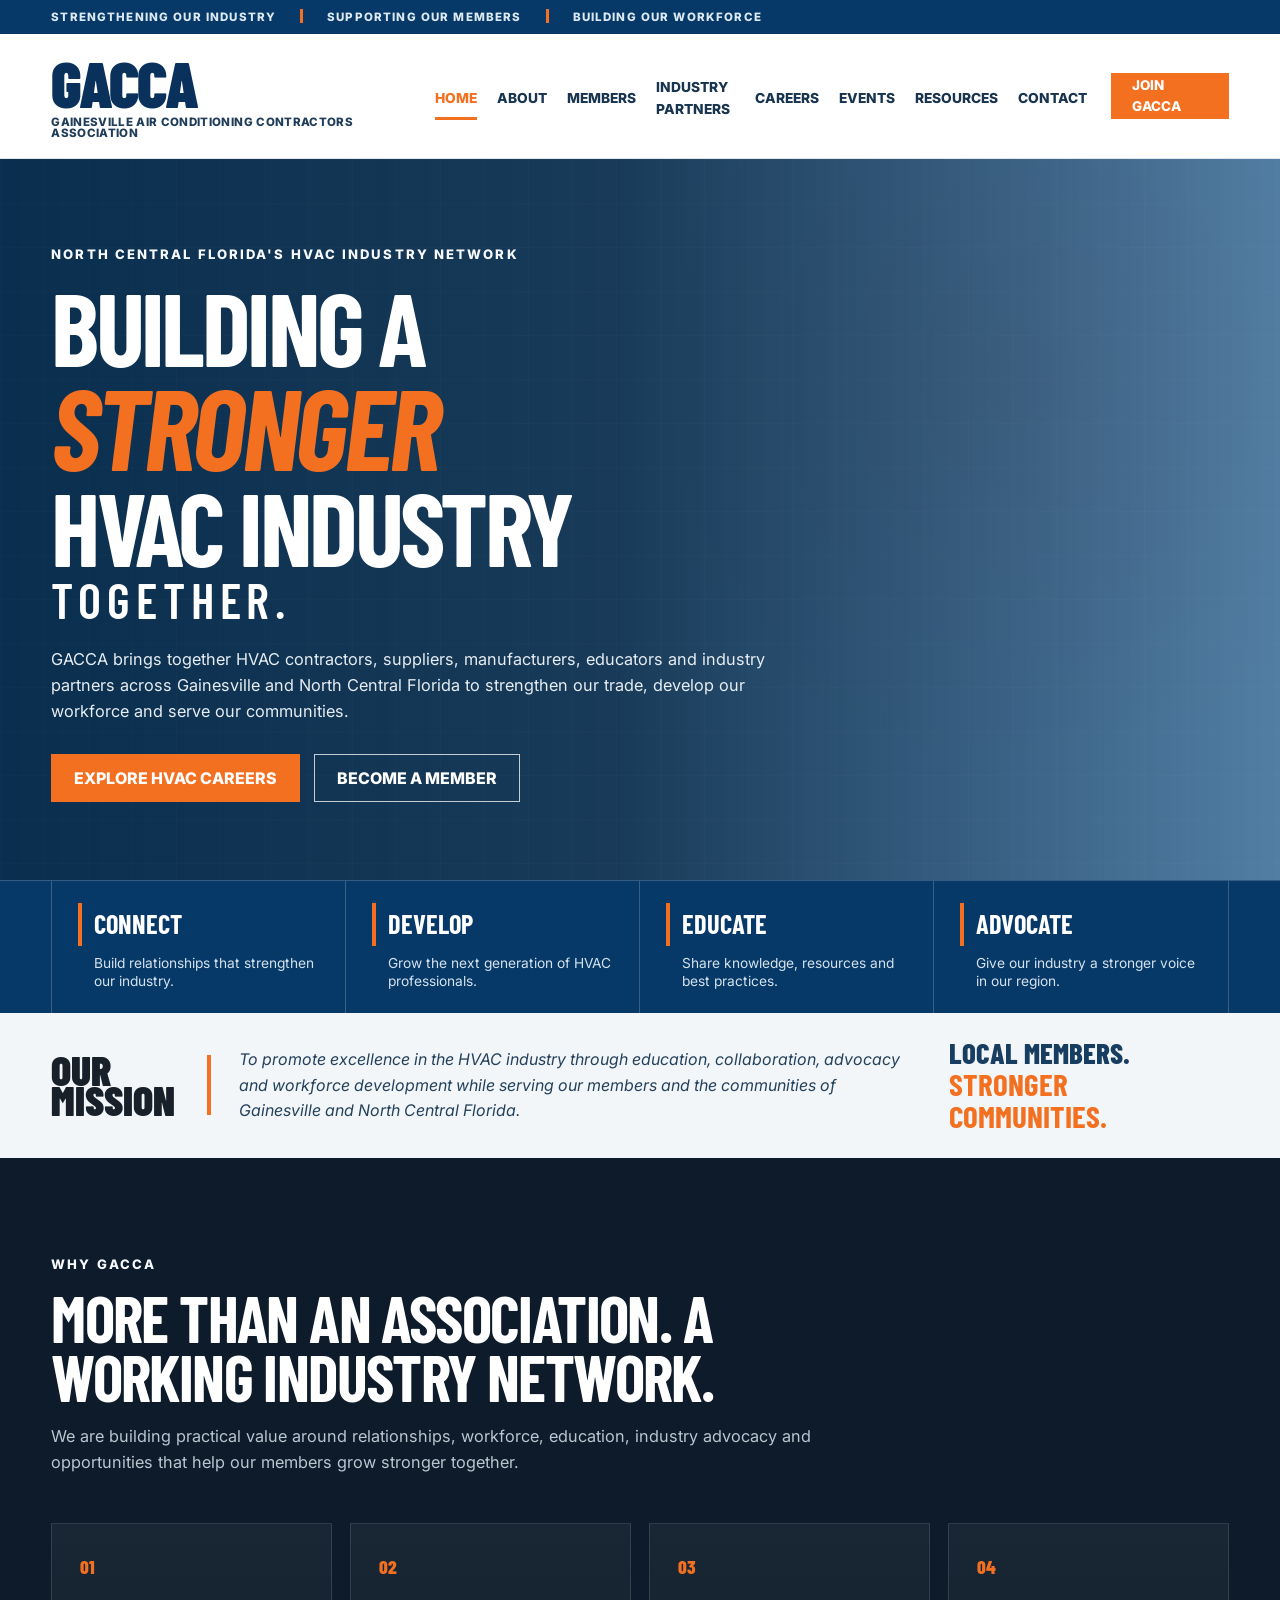
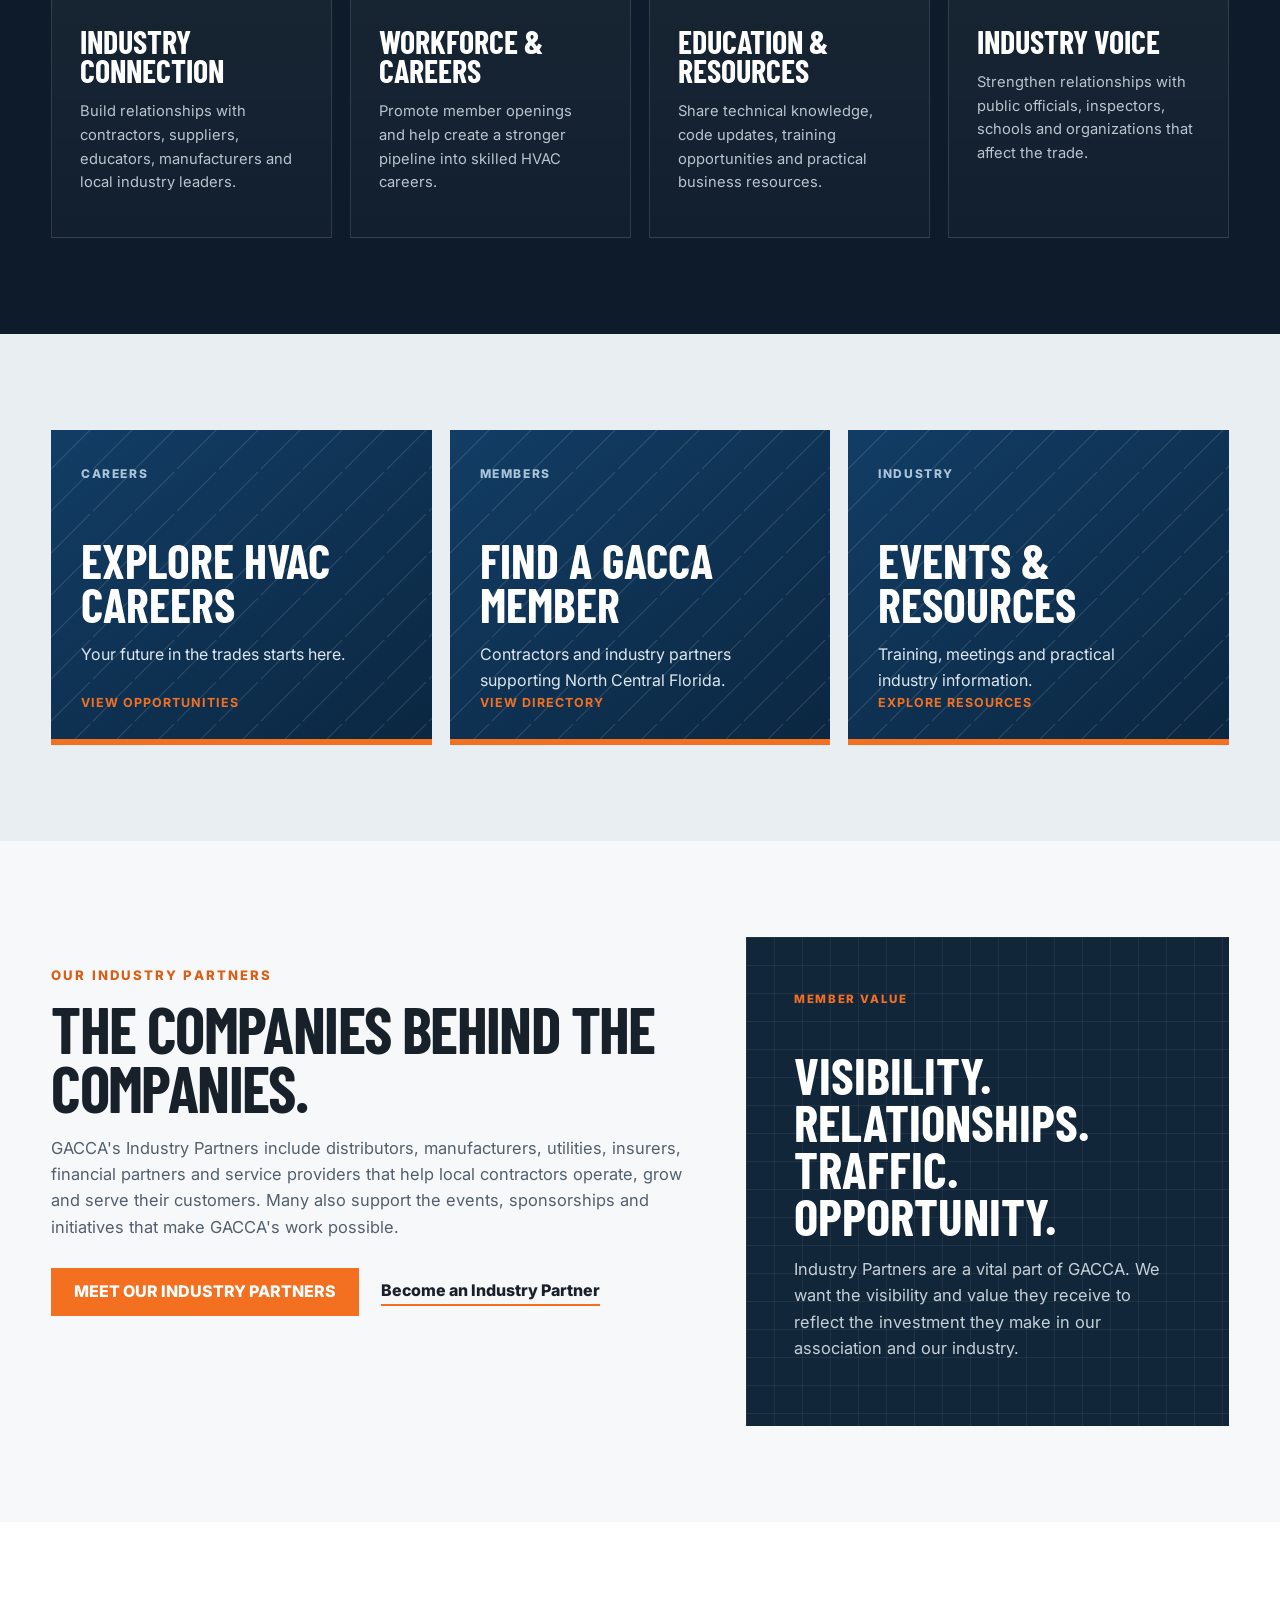
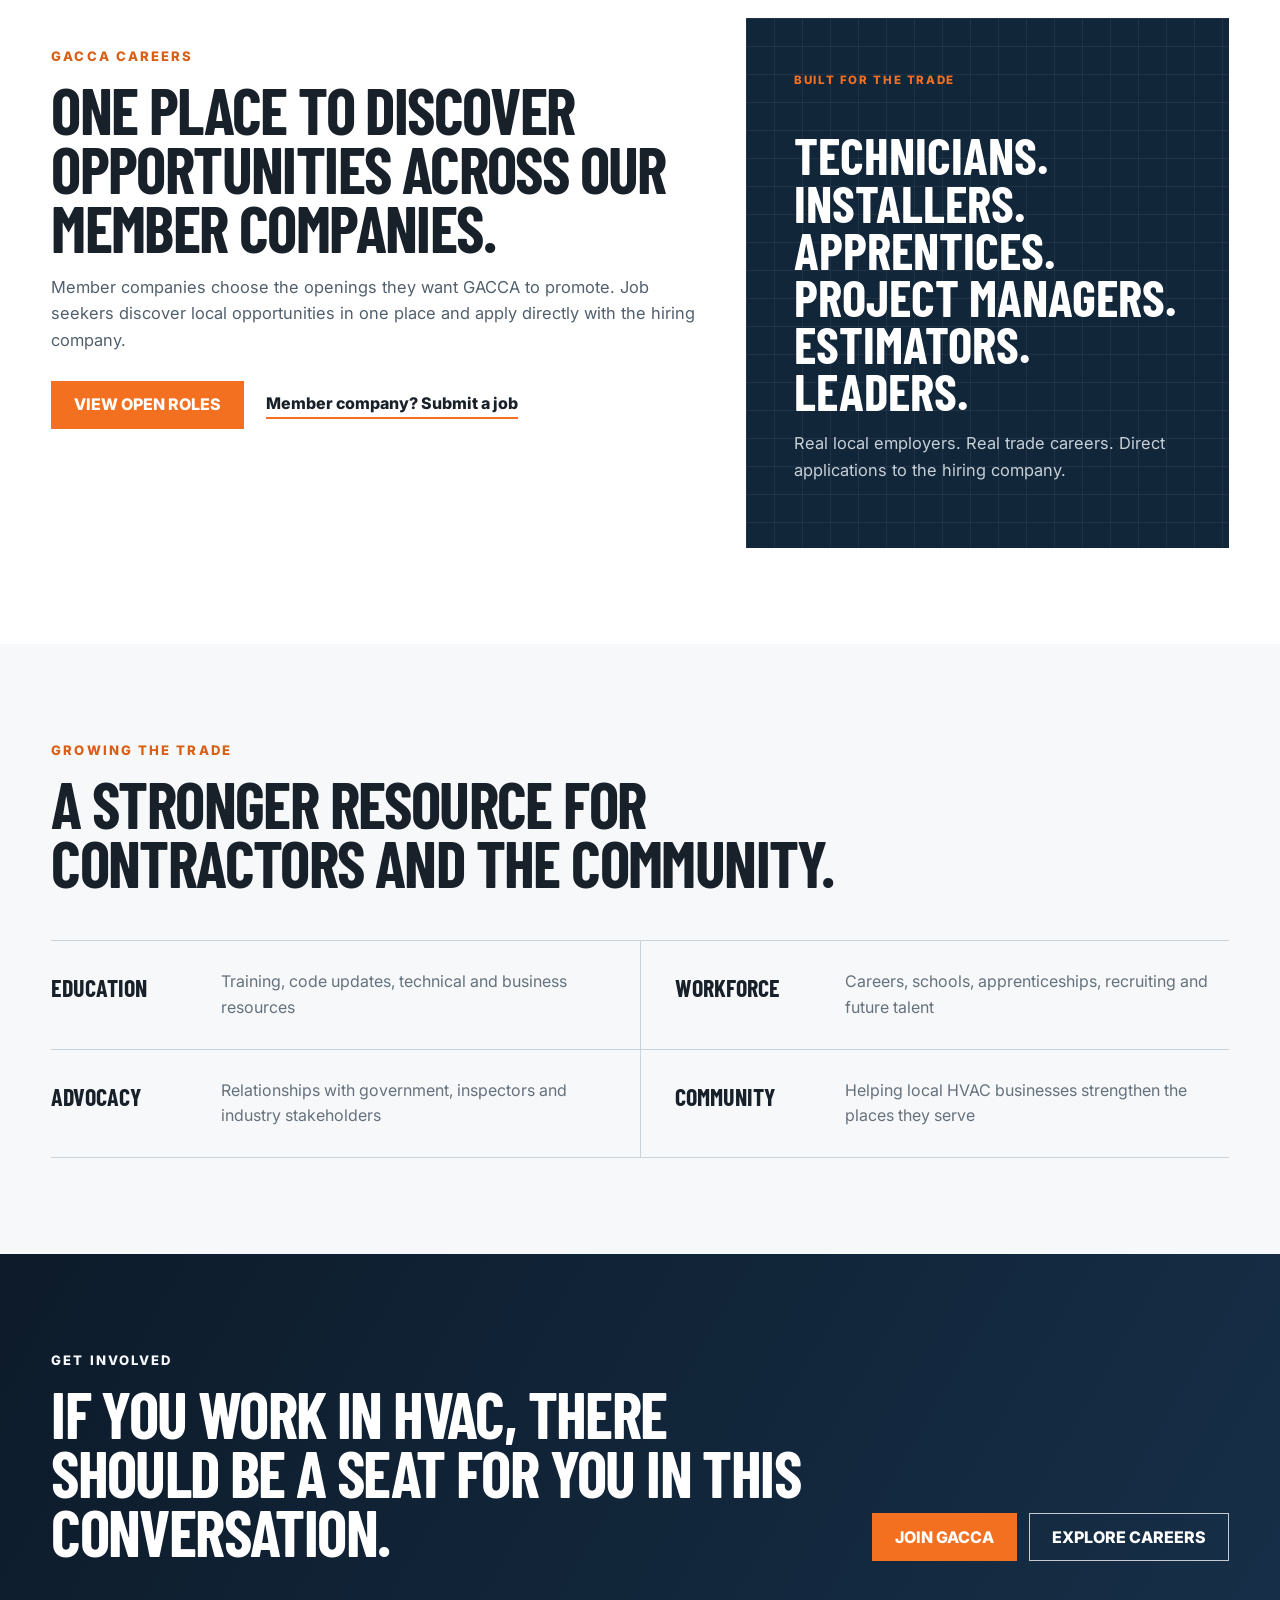
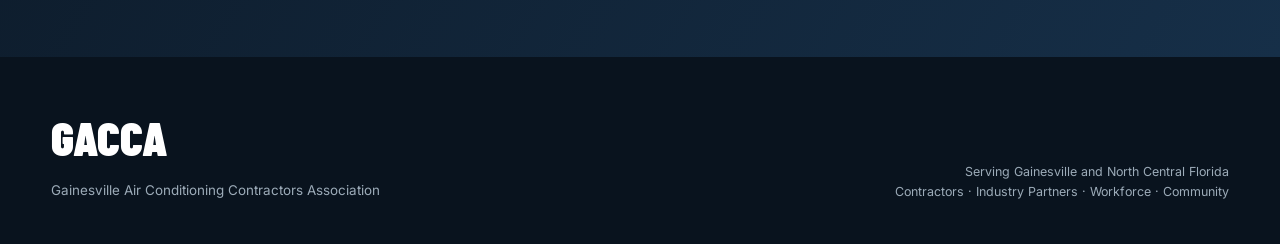
==== commit b2d00fff: "Promote Industry Partners to main navigation" ====
--- a/index.html
+++ b/index.html
@@ -1,167 +1 @@
-<!DOCTYPE html>
-<html lang="en">
-<head>
-  <meta charset="UTF-8" />
-  <meta name="viewport" content="width=device-width, initial-scale=1.0" />
-  <meta name="description" content="GACCA, the Gainesville Air Conditioning Contractors Association, connects HVAC contractors, industry partners, talent, education and opportunity across Gainesville and North Central Florida." />
-  <title>GACCA | Gainesville Air Conditioning Contractors Association</title>
-  <link rel="preconnect" href="https://fonts.googleapis.com">
-  <link rel="preconnect" href="https://fonts.gstatic.com" crossorigin>
-  <link href="https://fonts.googleapis.com/css2?family=Barlow+Condensed:wght@600;700;800;900&family=Inter:wght@400;500;600;700;800&display=swap" rel="stylesheet">
-  <link rel="stylesheet" href="styles.css" />
-</head>
-<body>
-  <div class="utility-bar">
-    <div class="container utility-inner">
-      <span>Strengthening our industry</span>
-      <span>Supporting our members</span>
-      <span>Building our workforce</span>
-    </div>
-  </div>
-
-  <header class="site-header light-header">
-    <div class="container nav-wrap">
-      <a class="brand brand-wide" href="index.html" aria-label="GACCA home">
-        <span class="brand-copy">
-          <strong>GACCA</strong>
-          <small>Gainesville Air Conditioning Contractors Association</small>
-        </span>
-      </a>
-      <nav class="main-nav dark-nav" aria-label="Primary navigation">
-        <a href="index.html" class="active">Home</a>
-        <a href="about.html">About</a>
-        <a href="member-directory.html">Members</a>
-        <a href="membership.html">Membership</a>
-        <a href="careers.html">Careers</a>
-        <a href="resources.html">Resources</a>
-        <a href="#events">Events</a>
-        <a href="contact.html">Contact</a>
-      </nav>
-      <a class="btn btn-small btn-primary" href="membership.html">Join GACCA</a>
-    </div>
-  </header>
-
-  <main>
-    <section class="hero hero-approved">
-      <div class="hero-grid"></div>
-      <div class="container hero-content">
-        <div class="eyebrow">North Central Florida's HVAC Industry Network</div>
-        <h1><span>Building a</span><strong> stronger</strong><span> HVAC industry</span><em> together.</em></h1>
-        <p class="hero-copy">GACCA brings together HVAC contractors, suppliers, manufacturers, educators and industry partners across Gainesville and North Central Florida to strengthen our trade, develop our workforce and serve our communities.</p>
-        <div class="hero-actions">
-          <a class="btn btn-primary" href="careers.html">Explore HVAC Careers</a>
-          <a class="btn btn-outline-light" href="membership.html">Become a Member</a>
-        </div>
-      </div>
-    </section>
-
-    <section class="pillar-band" aria-label="GACCA priorities">
-      <div class="container pillar-grid">
-        <div class="pillar"><strong>Connect</strong><span>Build relationships that strengthen our industry.</span></div>
-        <div class="pillar"><strong>Develop</strong><span>Grow the next generation of HVAC professionals.</span></div>
-        <div class="pillar"><strong>Educate</strong><span>Share knowledge, resources and best practices.</span></div>
-        <div class="pillar"><strong>Advocate</strong><span>Give our industry a stronger voice in our region.</span></div>
-      </div>
-    </section>
-
-    <section class="mission-band">
-      <div class="container mission-grid">
-        <div class="mission-title">Our<br>Mission</div>
-        <p>To promote excellence in the HVAC industry through education, collaboration, advocacy and workforce development while serving our members and the communities of Gainesville and North Central Florida.</p>
-        <div class="mission-callout">Local members.<br><strong>Stronger communities.</strong></div>
-      </div>
-    </section>
-
-    <section class="section section-dark" id="membership">
-      <div class="container">
-        <div class="section-heading light">
-          <div class="eyebrow">Why GACCA</div>
-          <h2>More than an association. A working industry network.</h2>
-          <p>We are building practical value around relationships, workforce, education, industry advocacy and opportunities that help our members grow stronger together.</p>
-        </div>
-        <div class="card-grid four">
-          <article class="feature-card"><span class="card-number">01</span><h3>Industry Connection</h3><p>Build relationships with contractors, suppliers, educators, manufacturers and local industry leaders.</p></article>
-          <article class="feature-card"><span class="card-number">02</span><h3>Workforce & Careers</h3><p>Promote member openings and help create a stronger pipeline into skilled HVAC careers.</p></article>
-          <article class="feature-card"><span class="card-number">03</span><h3>Education & Resources</h3><p>Share technical knowledge, code updates, training opportunities and practical business resources.</p></article>
-          <article class="feature-card"><span class="card-number">04</span><h3>Industry Voice</h3><p>Strengthen relationships with public officials, inspectors, schools and organizations that affect the trade.</p></article>
-        </div>
-      </div>
-    </section>
-
-    <section class="section spotlight-section">
-      <div class="container spotlight-grid">
-        <a class="spotlight-card careers-card" href="careers.html"><span>Careers</span><h3>Explore HVAC Careers</h3><p>Your future in the trades starts here.</p><b>View opportunities</b></a>
-        <a class="spotlight-card member-card" href="member-directory.html"><span>Members</span><h3>Find a GACCA Member</h3><p>Contractors and industry partners supporting North Central Florida.</p><b>View directory</b></a>
-        <a class="spotlight-card resource-card" href="resources.html"><span>Industry</span><h3>Events & Resources</h3><p>Training, meetings and practical industry information.</p><b>Explore resources</b></a>
-      </div>
-    </section>
-
-    <section class="section section-gray">
-      <div class="container careers-grid">
-        <div>
-          <div class="eyebrow dark">Our Industry Partners</div>
-          <h2>The companies behind the companies.</h2>
-          <p>GACCA's industry partners include distributors, manufacturers, utilities, insurers, financial partners and service providers that help local contractors operate, grow and serve their customers. Their membership gives them a direct connection to the local HVAC community and gives our contractor members another trusted resource network.</p>
-          <div class="inline-actions">
-            <a class="btn btn-primary" href="member-directory.html">Meet Our Industry Partners</a>
-            <a class="text-link" href="membership.html">Become an Industry Partner</a>
-          </div>
-        </div>
-        <div class="career-panel">
-          <span class="panel-label">Member Value</span>
-          <h3>Visibility. Relationships. Traffic. Opportunity.</h3>
-          <p>Industry partners are part of the GACCA network, not an afterthought. The website gives them another avenue to be found by contractors, job seekers and the community.</p>
-        </div>
-      </div>
-    </section>
-
-    <section class="section careers-callout">
-      <div class="container careers-grid">
-        <div>
-          <div class="eyebrow dark">GACCA Careers</div>
-          <h2>One place to discover opportunities across our member companies.</h2>
-          <p>Member companies choose the openings they want GACCA to promote. Job seekers discover local opportunities in one place and apply directly with the hiring company.</p>
-          <div class="inline-actions">
-            <a class="btn btn-primary" href="careers.html">View Open Roles</a>
-            <a class="text-link" href="submit-job.html">Member company? Submit a job</a>
-          </div>
-        </div>
-        <div class="career-panel">
-          <span class="panel-label">Built for the trade</span>
-          <h3>Technicians. Installers. Apprentices. Project Managers. Estimators. Leaders.</h3>
-          <p>Real local employers. Real trade careers. Direct applications to the hiring company.</p>
-        </div>
-      </div>
-    </section>
-
-    <section class="section section-gray" id="events">
-      <div class="container">
-        <div class="section-heading">
-          <div class="eyebrow dark">Growing the Trade</div>
-          <h2>A stronger resource for contractors and the community.</h2>
-        </div>
-        <div class="resource-grid">
-          <div class="resource-item"><strong>Education</strong><span>Training, code updates, technical and business resources</span></div>
-          <div class="resource-item"><strong>Workforce</strong><span>Careers, schools, apprenticeships, recruiting and future talent</span></div>
-          <div class="resource-item"><strong>Advocacy</strong><span>Relationships with government, inspectors and industry stakeholders</span></div>
-          <div class="resource-item"><strong>Community</strong><span>Helping local HVAC businesses strengthen the places they serve</span></div>
-        </div>
-      </div>
-    </section>
-
-    <section class="section cta-section">
-      <div class="container cta-inner">
-        <div><div class="eyebrow">Get Involved</div><h2>If you work in HVAC, there should be a seat for you in this conversation.</h2></div>
-        <div class="cta-actions"><a class="btn btn-primary" href="membership.html">Join GACCA</a><a class="btn btn-outline-light" href="careers.html">Explore Careers</a></div>
-      </div>
-    </section>
-  </main>
-
-  <footer class="site-footer">
-    <div class="container footer-grid">
-      <div><strong class="footer-logo">GACCA</strong><p>Gainesville Air Conditioning Contractors Association</p></div>
-      <div><span>Serving Gainesville and North Central Florida</span><span>Contractors · Industry Partners · Workforce · Community</span></div>
-    </div>
-  </footer>
-</body>
-</html>+<!DOCTYPE html><html lang="en"><head><meta charset="UTF-8"><meta name="viewport" content="width=device-width,initial-scale=1.0"><meta name="description" content="GACCA, the Gainesville Air Conditioning Contractors Association, connects HVAC contractors, industry partners, talent, education and opportunity across Gainesville and North Central Florida."><title>GACCA | Gainesville Air Conditioning Contractors Association</title><link rel="preconnect" href="https://fonts.googleapis.com"><link rel="preconnect" href="https://fonts.gstatic.com" crossorigin><link href="https://fonts.googleapis.com/css2?family=Barlow+Condensed:wght@600;700;800;900&family=Inter:wght@400;500;600;700;800&display=swap" rel="stylesheet"><link rel="stylesheet" href="styles.css"></head><body><div class="utility-bar"><div class="container utility-inner"><span>Strengthening our industry</span><span>Supporting our members</span><span>Building our workforce</span></div></div><header class="site-header light-header"><div class="container nav-wrap"><a class="brand brand-wide" href="index.html"><span class="brand-copy"><strong>GACCA</strong><small>Gainesville Air Conditioning Contractors Association</small></span></a><nav class="main-nav dark-nav"><a class="active" href="index.html">Home</a><a href="about.html">About</a><a href="member-directory.html">Members</a><a href="industry-partners.html">Industry Partners</a><a href="careers.html">Careers</a><a href="events.html">Events</a><a href="resources.html">Resources</a><a href="contact.html">Contact</a></nav><a class="btn btn-small btn-primary" href="membership.html">Join GACCA</a></div></header><main><section class="hero hero-approved"><div class="hero-grid"></div><div class="container hero-content"><div class="eyebrow">North Central Florida's HVAC Industry Network</div><h1><span>Building a</span><strong> stronger</strong><span> HVAC industry</span><em> together.</em></h1><p class="hero-copy">GACCA brings together HVAC contractors, suppliers, manufacturers, educators and industry partners across Gainesville and North Central Florida to strengthen our trade, develop our workforce and serve our communities.</p><div class="hero-actions"><a class="btn btn-primary" href="careers.html">Explore HVAC Careers</a><a class="btn btn-outline-light" href="membership.html">Become a Member</a></div></div></section><section class="pillar-band"><div class="container pillar-grid"><div class="pillar"><strong>Connect</strong><span>Build relationships that strengthen our industry.</span></div><div class="pillar"><strong>Develop</strong><span>Grow the next generation of HVAC professionals.</span></div><div class="pillar"><strong>Educate</strong><span>Share knowledge, resources and best practices.</span></div><div class="pillar"><strong>Advocate</strong><span>Give our industry a stronger voice in our region.</span></div></div></section><section class="mission-band"><div class="container mission-grid"><div class="mission-title">Our<br>Mission</div><p>To promote excellence in the HVAC industry through education, collaboration, advocacy and workforce development while serving our members and the communities of Gainesville and North Central Florida.</p><div class="mission-callout">Local members.<br><strong>Stronger communities.</strong></div></div></section><section class="section section-dark"><div class="container"><div class="section-heading light"><div class="eyebrow">Why GACCA</div><h2>More than an association. A working industry network.</h2><p>We are building practical value around relationships, workforce, education, industry advocacy and opportunities that help our members grow stronger together.</p></div><div class="card-grid four"><article class="feature-card"><span class="card-number">01</span><h3>Industry Connection</h3><p>Build relationships with contractors, suppliers, educators, manufacturers and local industry leaders.</p></article><article class="feature-card"><span class="card-number">02</span><h3>Workforce & Careers</h3><p>Promote member openings and help create a stronger pipeline into skilled HVAC careers.</p></article><article class="feature-card"><span class="card-number">03</span><h3>Education & Resources</h3><p>Share technical knowledge, code updates, training opportunities and practical business resources.</p></article><article class="feature-card"><span class="card-number">04</span><h3>Industry Voice</h3><p>Strengthen relationships with public officials, inspectors, schools and organizations that affect the trade.</p></article></div></div></section><section class="section spotlight-section"><div class="container spotlight-grid"><a class="spotlight-card careers-card" href="careers.html"><span>Careers</span><h3>Explore HVAC Careers</h3><p>Your future in the trades starts here.</p><b>View opportunities</b></a><a class="spotlight-card member-card" href="member-directory.html"><span>Members</span><h3>Find a GACCA Member</h3><p>Contractors and industry partners supporting North Central Florida.</p><b>View directory</b></a><a class="spotlight-card resource-card" href="resources.html"><span>Industry</span><h3>Events & Resources</h3><p>Training, meetings and practical industry information.</p><b>Explore resources</b></a></div></section><section class="section section-gray"><div class="container careers-grid"><div><div class="eyebrow dark">Our Industry Partners</div><h2>The companies behind the companies.</h2><p>GACCA's Industry Partners include distributors, manufacturers, utilities, insurers, financial partners and service providers that help local contractors operate, grow and serve their customers. Many also support the events, sponsorships and initiatives that make GACCA's work possible.</p><div class="inline-actions"><a class="btn btn-primary" href="industry-partners.html">Meet Our Industry Partners</a><a class="text-link" href="membership.html">Become an Industry Partner</a></div></div><div class="career-panel"><span class="panel-label">Member Value</span><h3>Visibility. Relationships. Traffic. Opportunity.</h3><p>Industry Partners are a vital part of GACCA. We want the visibility and value they receive to reflect the investment they make in our association and our industry.</p></div></div></section><section class="section careers-callout"><div class="container careers-grid"><div><div class="eyebrow dark">GACCA Careers</div><h2>One place to discover opportunities across our member companies.</h2><p>Member companies choose the openings they want GACCA to promote. Job seekers discover local opportunities in one place and apply directly with the hiring company.</p><div class="inline-actions"><a class="btn btn-primary" href="careers.html">View Open Roles</a><a class="text-link" href="submit-job.html">Member company? Submit a job</a></div></div><div class="career-panel"><span class="panel-label">Built for the trade</span><h3>Technicians. Installers. Apprentices. Project Managers. Estimators. Leaders.</h3><p>Real local employers. Real trade careers. Direct applications to the hiring company.</p></div></div></section><section class="section section-gray" id="events"><div class="container"><div class="section-heading"><div class="eyebrow dark">Growing the Trade</div><h2>A stronger resource for contractors and the community.</h2></div><div class="resource-grid"><div class="resource-item"><strong>Education</strong><span>Training, code updates, technical and business resources</span></div><div class="resource-item"><strong>Workforce</strong><span>Careers, schools, apprenticeships, recruiting and future talent</span></div><div class="resource-item"><strong>Advocacy</strong><span>Relationships with government, inspectors and industry stakeholders</span></div><div class="resource-item"><strong>Community</strong><span>Helping local HVAC businesses strengthen the places they serve</span></div></div></div></section><section class="section cta-section"><div class="container cta-inner"><div><div class="eyebrow">Get Involved</div><h2>If you work in HVAC, there should be a seat for you in this conversation.</h2></div><div class="cta-actions"><a class="btn btn-primary" href="membership.html">Join GACCA</a><a class="btn btn-outline-light" href="careers.html">Explore Careers</a></div></div></section></main><footer class="site-footer"><div class="container footer-grid"><div><strong class="footer-logo">GACCA</strong><p>Gainesville Air Conditioning Contractors Association</p></div><div><span>Serving Gainesville and North Central Florida</span><span>Contractors · Industry Partners · Workforce · Community</span></div></div></footer></body></html>
